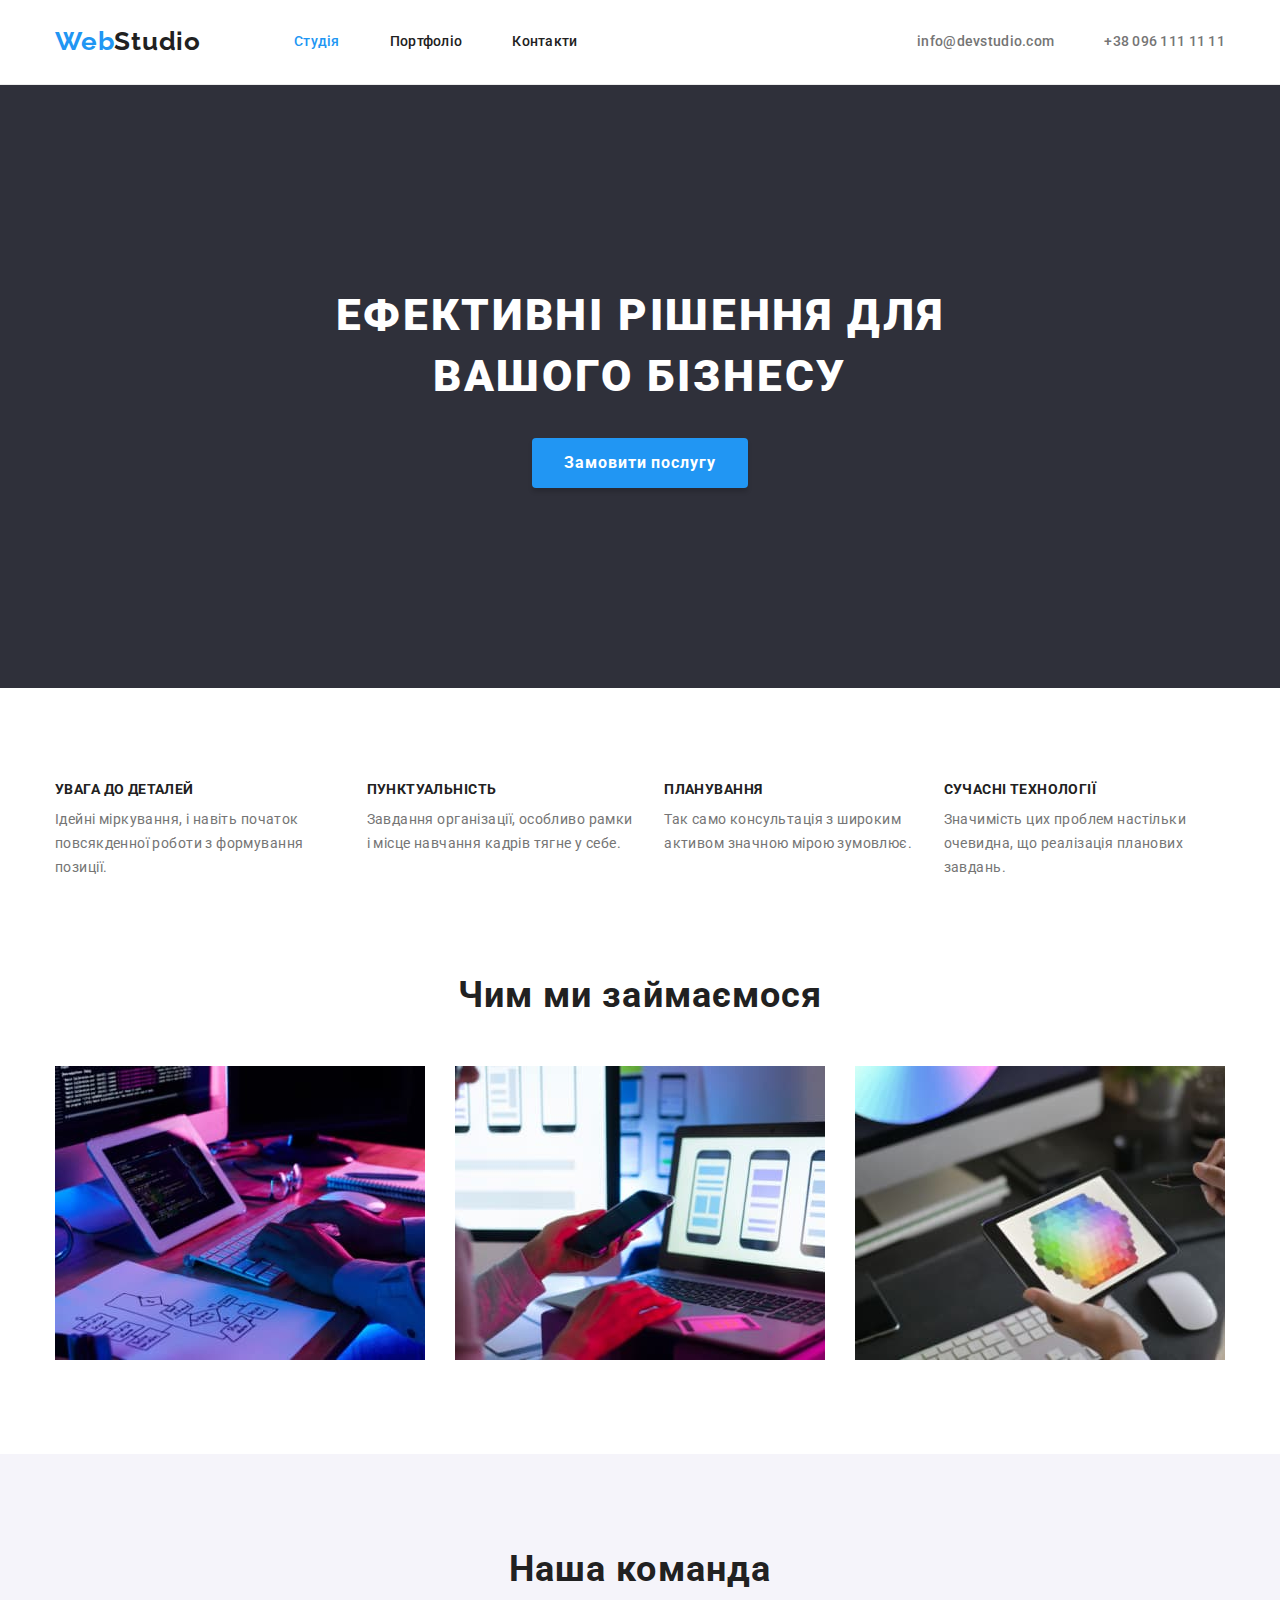
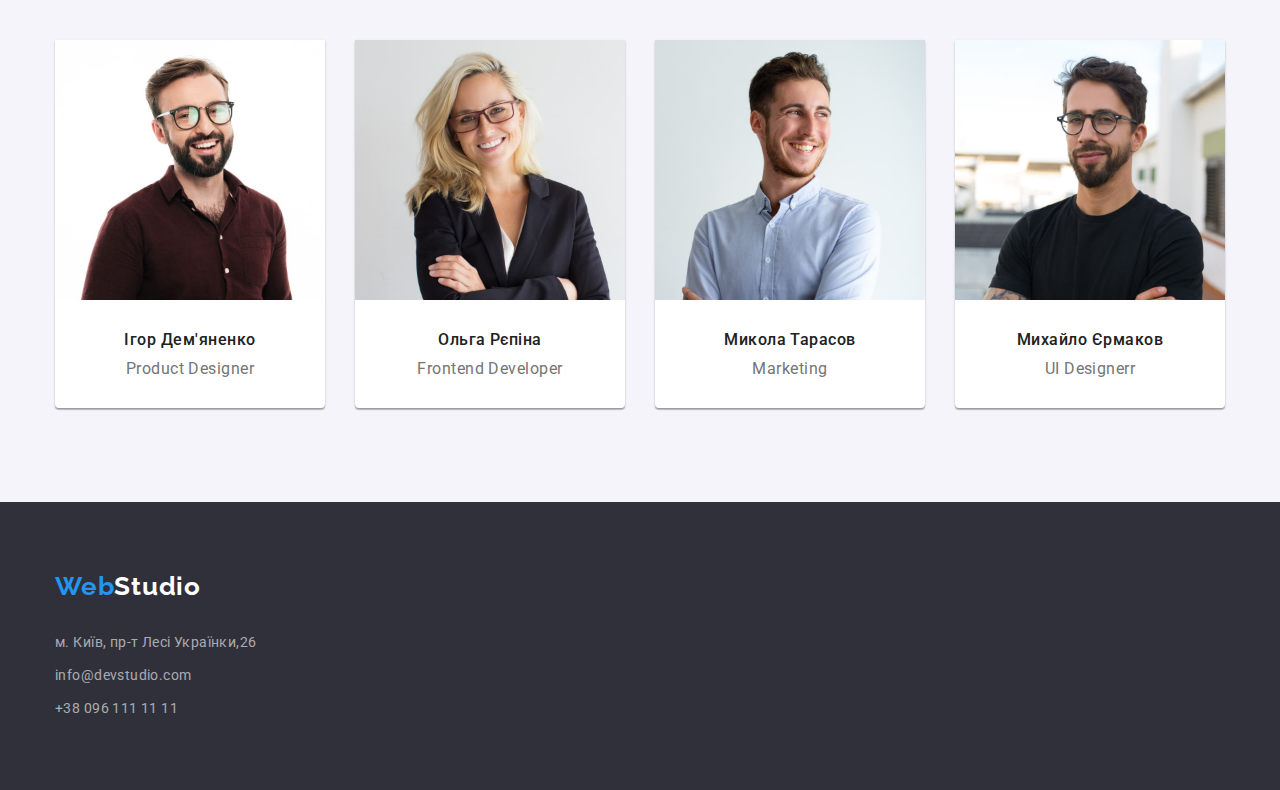
==== index.html @ 55c02976 "Initial commit" ====
<!DOCTYPE html>
<html lang="uk">
  <head>
    <meta charset="UTF-8" />
    <meta http-equiv="X-UA-Compatible" content="IE=edge" />
    <meta name="viewport" content="width=device-width, initial-scale=1.0" />
    <title>Studio</title>

    <link rel="preconnect" href="https://fonts.googleapis.com" />
    <link rel="preconnect" href="https://fonts.gstatic.com" crossorigin />
    <link
      href="https://fonts.googleapis.com/css2?family=Raleway:wght@700&family=Roboto:wght@400;500;700;900&display=swap"
      rel="stylesheet"
    />
    <link
      rel="stylesheet"
      href="https://cdnjs.cloudflare.com/ajax/libs/modern-normalize/1.1.0/modern-normalize.min.css"
    />
    <link rel="stylesheet" href="./css/styles.css" />
  </head>
  <body>
    <header class="page-header">
      <div class="container heder-container">
        <div class="nav-conteiner">
          <nav class="logo-nav">
            <a class="logo" href="./index.html"> <span class="accent">Web</span>Studio</a>

            <ul class="list-nav list">
              <li class="item"><a class="link-nav carrent" href="./index.html">Студія</a></li>
              <li class="item"><a class="link-nav" href="./portfolio.html">Портфоліо</a></li>
              <li class="item"><a class="link-nav" href="">Контакти</a></li>
            </ul>
          </nav>
        </div>
        <div class="heder-contacts">
          <ul class="list-contacts list">
            <li class="item">
              <a class="contacts-link" href="mailto:info@devstudio.com">info@devstudio.com</a>
            </li>
            <li class="item">
              <a class="contacts-link" href="tel:+380961111111">+38 096 111 11 11</a>
            </li>
          </ul>
        </div>
      </div>
    </header>

    <main>
      <!--secttion hero-->

      <section class="section-hero">
        <h1 class="hero-title">Ефективні рішення для вашого бізнесу</h1>
        <button class="button" type="button">Замовити послугу</button>
      </section>

      <!--features-->

      <section class="section">
        <div class="container">
          <h2 class="section-title visually-hidden">Особливості</h2>
          <ul class="features-list list">
            <li class="item-features">
              <h3 class="title">УВАГА ДО ДЕТАЛЕЙ</h3>
              <p>Ідейні міркування, і навіть початок повсякденної роботи з формування позиції.</p>
            </li>
            <li class="item-features">
              <h3 class="title">ПУНКТУАЛЬНІСТЬ</h3>
              <p>Завдання організації, особливо рамки і місце навчання кадрів тягне у себе.</p>
            </li>
            <li class="item-features">
              <h3 class="title">ПЛАНУВАННЯ</h3>
              <p>Так само консультація з широким активом значною мірою зумовлює.</p>
            </li>
            <li class="item-features">
              <h3 class="title">СУЧАСНІ ТЕХНОЛОГІЇ</h3>
              <p>Значимість цих проблем настільки очевидна, що реалізація планових завдань.</p>
            </li>
          </ul>
        </div>
      </section>

      <!--specifics-->

      <section class="section-specifics">
        <div class="container">
          <h2 class="section-title specifics">Чим ми займаємося</h2>
          <ul class="specifics-list list">
            <li class="item-specifics">
              <img class="specifics-img" src="./img/box1.jpg" alt="компютер" width="370" />
            </li>
            <li class="item-specifics">
              <img class="specifics-img" src="./img/box2.jpg" alt="телефон" width="370" />
            </li>
            <li class="item-specifics">
              <img class="specifics-img" src="./img/box3.jpg" alt="планшет" width="370" />
            </li>
          </ul>
        </div>
      </section>

      <!--team-->

      <section class="section-team section">
        <div class="container team-conteiner">
          <h2 class="section-title team">Наша команда</h2>
          <ul class="team-list list">
            <li class="item-team">
              <img class="team-img" src="./img/img.jpg" alt="фото Ігор Дем'яненко" width="370" />
              <div class="conteiner-title">
                <h3 class="team-title">Ігор Дем'яненко</h3>
                <p class="team-text">Product Designer</p>
              </div>
            </li>
            <li class="item-team">
              <img class="team-img" src="./img/img1.jpg" alt="фото Ольга Рєпіна" width="370" />
              <div class="conteiner-title">
                <h3 class="team-title">Ольга Рєпіна</h3>
                <p class="team-text">Frontend Developer</p>
              </div>
            </li>
            <li class="item-team">
              <img class="team-img" src="./img/img2.jpg" alt="фото Микола Тарасов" width="370" />
              <div class="conteiner-title">
                <h3 class="team-title">Микола Тарасов</h3>
                <p class="team-text">Marketing</p>
              </div>
            </li>
            <li class="item-team">
              <img class="team-img" src="./img/img3.jpg" alt="фото Михайло Єрмаков" width="370" />
              <div class="conteiner-title">
                <h3 class="team-title">Михайло Єрмаков</h3>
                <p class="team-text">UI Designerr</p>
              </div>
            </li>
          </ul>
        </div>
      </section>
    </main>

    <footer class="footer">
      <div class="container">
        <a class="footer-logo" href="./index.html"> <span class="accent">Web</span>Studio</a>
        <address class="footer-address">
          <ul class="address-list list">
            <li class="item-address">
              <a
                class="address-link"
                href="https://goo.gl/maps/cdmkgBvX4xGakDDQ7"
                target="_blank"
                rel="noopener noreferrer nofollow"
                >м. Київ, пр-т Лесі Українки,26
              </a>
            </li>
            <li class="item-address">
              <a class="address-link" href="mailto:info@devstudio.com">info@devstudio.com</a>
            </li>
            <li class="item-address">
              <a class="address-link" href="tel:+380961111111">+38 096 111 11 11</a>
            </li>
          </ul>
        </address>
      </div>
    </footer>
  </body>
</html>
---- css/styles.css ----
/* html {
  box-sizing: border-box;
}

*,
*::before,
*::after {
  box-sizing: inherit;
} */

:root {
  --primary-text-color: #757575;
  --secondary-tex-color: #212121;
  --link-color: #2196f3;
  --logo-color: #000000;
  --fons-color: #f5f5f5;
  --hero-color: #ffffff;
  --footer-color: #2f303a;
  --card-text-color: #757575;
  --color-active: #188ce8;
  --color-fon-team: #f5f4fa;
  --color-border: #eeeeee;
  --heder-border: #ececec;
  --color-box-shadow: rgba(0, 0, 0, 0.15);
  --color-text-shadow: rgba(0, 0, 0, 0.25);
  --color-footer-link: rgba(255, 255, 255, 0.6);
}

/* * {
  outline: 1px solid tomato;
} */

h1,
h2,
h3,
h4,
h5,
h6,
ul,
p {
  margin: 0;
  padding: 0;
}

body {
  font-family: Roboto, sans-serif;
  font-size: 14px;
  line-height: 1.7;
  letter-spacing: 0.03em;
  background: var(--hero-color);
  color: var(--primary-text-color);
}

.list {
  list-style: none;
}
.container {
  width: 1200px;
  padding-left: 15px;
  padding-right: 15px;
  margin-left: auto;
  margin-right: auto;
}

/* heder */
.page-header {
  border-bottom: 1px solid var(--heder-border);
}

/* logo */

.logo {
  font-family: Raleway, sans-serif;
  font-weight: 700;
  font-size: 26px;
  line-height: 1.9;
  letter-spacing: 0.03em;
  text-decoration: none;
  color: var(--secondary-tex-color);
}

.accent {
  font-family: Raleway, sans-serif;
  color: var(--link-color);
}

/* site nav */
.list-nav {
  display: flex;
  margin-left: 93px;
}
.item {
  margin-right: 50px;
}
.item:last-child {
  margin-right: 0;
}

.list-contacts {
  display: flex;
}
.logo-nav {
  display: flex;
  align-items: center;
}
.heder-container {
  display: flex;
  align-items: center;
}
.heder-contacts {
  margin-left: auto;
}
.link-nav {
  display: block;
  padding-top: 32px;
  padding-bottom: 32px;

  font-weight: 500;
  font-size: 14px;
  line-height: 1.4;
  letter-spacing: 0.02em;
  text-decoration: none;
  color: var(--secondary-tex-color);
}

.carrent {
  color: var(--link-color);
}

.link-nav:hover,
.link-nav:focus {
  color: var(--link-color);
}

.contacts-link {
  display: block;
  padding-top: 32px;
  padding-bottom: 32px;

  font-weight: 500;
  font-size: 14px;
  line-height: 1.4;
  letter-spacing: 0.02em;
  text-decoration: none;
  color: var(--primary-text-color);
}

.contacts-link:hover,
.contacts-link:focus {
  color: var(--link-color);
}

/* hero */

.section-hero {
  padding-top: 200px;
  padding-bottom: 200px;
  text-align: center;

  background-color: var(--footer-color);
}

.hero-title {
  width: 696px;
  margin-left: auto;
  margin-right: auto;
  margin-bottom: 30px;

  font-weight: 900;
  font-size: 44px;
  line-height: 1.4;
  text-align: center;
  letter-spacing: 0.06em;
  text-transform: uppercase;
  color: var(--hero-color);
}

/* button */

.button {
  padding: 10px 32px;
  border: none;
  box-shadow: 0px 4px 4px var(--color-box-shadow);
  border-radius: 4px;

  font-family: inherit;
  font-weight: 700;
  font-size: 16px;
  line-height: 1.9;
  text-align: center;
  cursor: pointer;
  letter-spacing: 0.06em;
  background-color: var(--link-color);
  color: var(--hero-color);
}

.button:active,
.button:hover,
.button:focus {
  box-shadow: 0px 4px 4px var(--color-box-shadow);
  border-radius: 4px;
  background-color: var(--color-active);
  color: var(--hero-color);
  text-shadow: 0px 4px 4px var(--color-text-shadow);
}

/* section */
.section {
  padding-top: 94px;
  padding-bottom: 94px;
}

.section-title {
  font-weight: 700;
  font-size: 36px;
  line-height: 1.17;
  text-align: center;
  letter-spacing: 0.03em;
  color: var(--secondary-tex-color);
}

.features-list {
  display: flex;
}

.item-features {
  margin-right: 30px;
}
.item-features:last-child {
  margin-right: 0;
}

.title {
  margin-bottom: 10px;
}
.features-list .title {
  font-weight: 700;
  font-size: 14px;
  line-height: 1.14;
  letter-spacing: 0.03em;
  text-transform: uppercase;
  color: var(--secondary-tex-color);
}

/* specifics */
.section-specifics {
  padding-top: 0;
  padding-bottom: 94px;
}

.specifics-list {
  display: flex;
}

.specifics-img {
  display: block;
  height: auto;
  max-width: 100%;
}

.item-specifics {
  margin-right: 30px;
}
.item-specifics:last-child {
  margin-right: 0;
}

.specifics {
  margin-bottom: 50px;
}

/* team */
.team {
  margin-bottom: 50px;
}

.team-list {
  display: flex;
}

.team-img {
  display: block;
  height: auto;
  max-width: 100%;
  border-radius: 0px;
}
.conteiner-title {
  padding: 30px 61px;
  text-align: center;
}

.item-team {
  margin-right: 30px;
  box-shadow: 0px 1px 3px rgba(0, 0, 0, 0.12), 0px 1px 1px rgba(0, 0, 0, 0.14),
    0px 2px 1px rgba(0, 0, 0, 0.2);
  border-radius: 0px 0px 4px 4px;
  background: var(--hero-color);
}
.item-team:last-child {
  margin-right: 0;
}

.section-team {
  background-color: var(--color-fon-team);
}

.team-title {
  margin-bottom: 10px;

  font-weight: 500;
  font-size: 16px;
  line-height: 1.19;
  letter-spacing: 0.03em;
  color: var(--secondary-tex-color);
}

.team-text {
  font-weight: 400;
  font-size: 16px;
  line-height: 1.19;
  letter-spacing: 0.03em;
  color: var(--card-text-color);
}

/* footer */

.footer {
  padding-top: 60px;
  padding-bottom: 60px;

  background-color: var(--footer-color);
}
.footer-address {
  font-style: normal;
}

.footer-logo {
  display: block;
  margin-bottom: 20px;

  font-family: Raleway, sans-serif;
  font-style: normal;
  font-weight: 700;
  font-size: 26px;
  line-height: 1.9;
  letter-spacing: 0.03em;
  text-decoration: none;
  color: var(--hero-color);
}
.accent-logo {
  color: var(--hero-color);
}
.address-list {
  display: block;
}

.item-address {
  margin-bottom: 9px;
}

.address-link {
  font-weight: 400;
  font-size: 14px;
  line-height: 1.7;
  letter-spacing: 0.03em;
  text-decoration: none;
  color: var(--color-footer-link);
}
.address-link:hover,
.address-link:focus {
  color: var(--hero-color);
}

/* portfolio */

/* section work */

.section-button {
  display: flex;
  justify-content: center;
}
.item-button {
  margin-right: 8px;
}
.item-button:last-child {
  margin-right: 0;
}

.section-button {
  margin-bottom: 50px;
}
.section-work {
  display: flex;
  flex-wrap: wrap;
}

.item-work {
  width: 370px;
  margin-right: 30px;
  margin-bottom: 30px;
}

.item-work:nth-last-child(-n + 3) {
  margin-bottom: 0;
}
.item-work:nth-child(3n) {
  margin-right: 0;
}
.work-title {
  margin-bottom: 4px;

  font-weight: 700;
  font-size: 18px;
  line-height: 2;
  letter-spacing: 0.06em;
  color: var(--secondary-tex-color);
}

.work-text {
  font-size: 16px;
  line-height: 1.9;
  letter-spacing: 0.03em;
  color: var(--card-text-color);
}

.button-link {
  padding: 6px 22px;
  cursor: pointer;
  border: none;
  border-radius: 4px;

  font-family: inherit;
  font-weight: 500;
  font-size: 16px;
  line-height: 1.6;
  letter-spacing: 0.03em;
  color: var(--secondary-tex-color);
}
.button-link:active,
.button-link:hover,
.button-link:focus {
  box-shadow: 0px 3px 1px rgba(0, 0, 0, 0.1), 0px 1px 2px rgba(0, 0, 0, 0.08),
    0px 2px 2px rgba(0, 0, 0, 0.12);
  background-color: var(--link-color);
  color: var(--hero-color);
}
.visually-hidden {
  position: absolute;
  width: 1px;
  height: 1px;
  margin: -1px;
  border: 0;
  padding: 0;

  white-space: nowrap;
  clip-path: inset(100%);
  clip: rect(0 0 0 0);
  overflow: hidden;
}

.work-img {
  display: block;
}
.title-text {
  border-right: 1px solid var(--color-border);
  border-bottom: 1px solid var(--color-border);
  border-left: 1px solid var(--color-border);
  padding: 20px 24px;
}
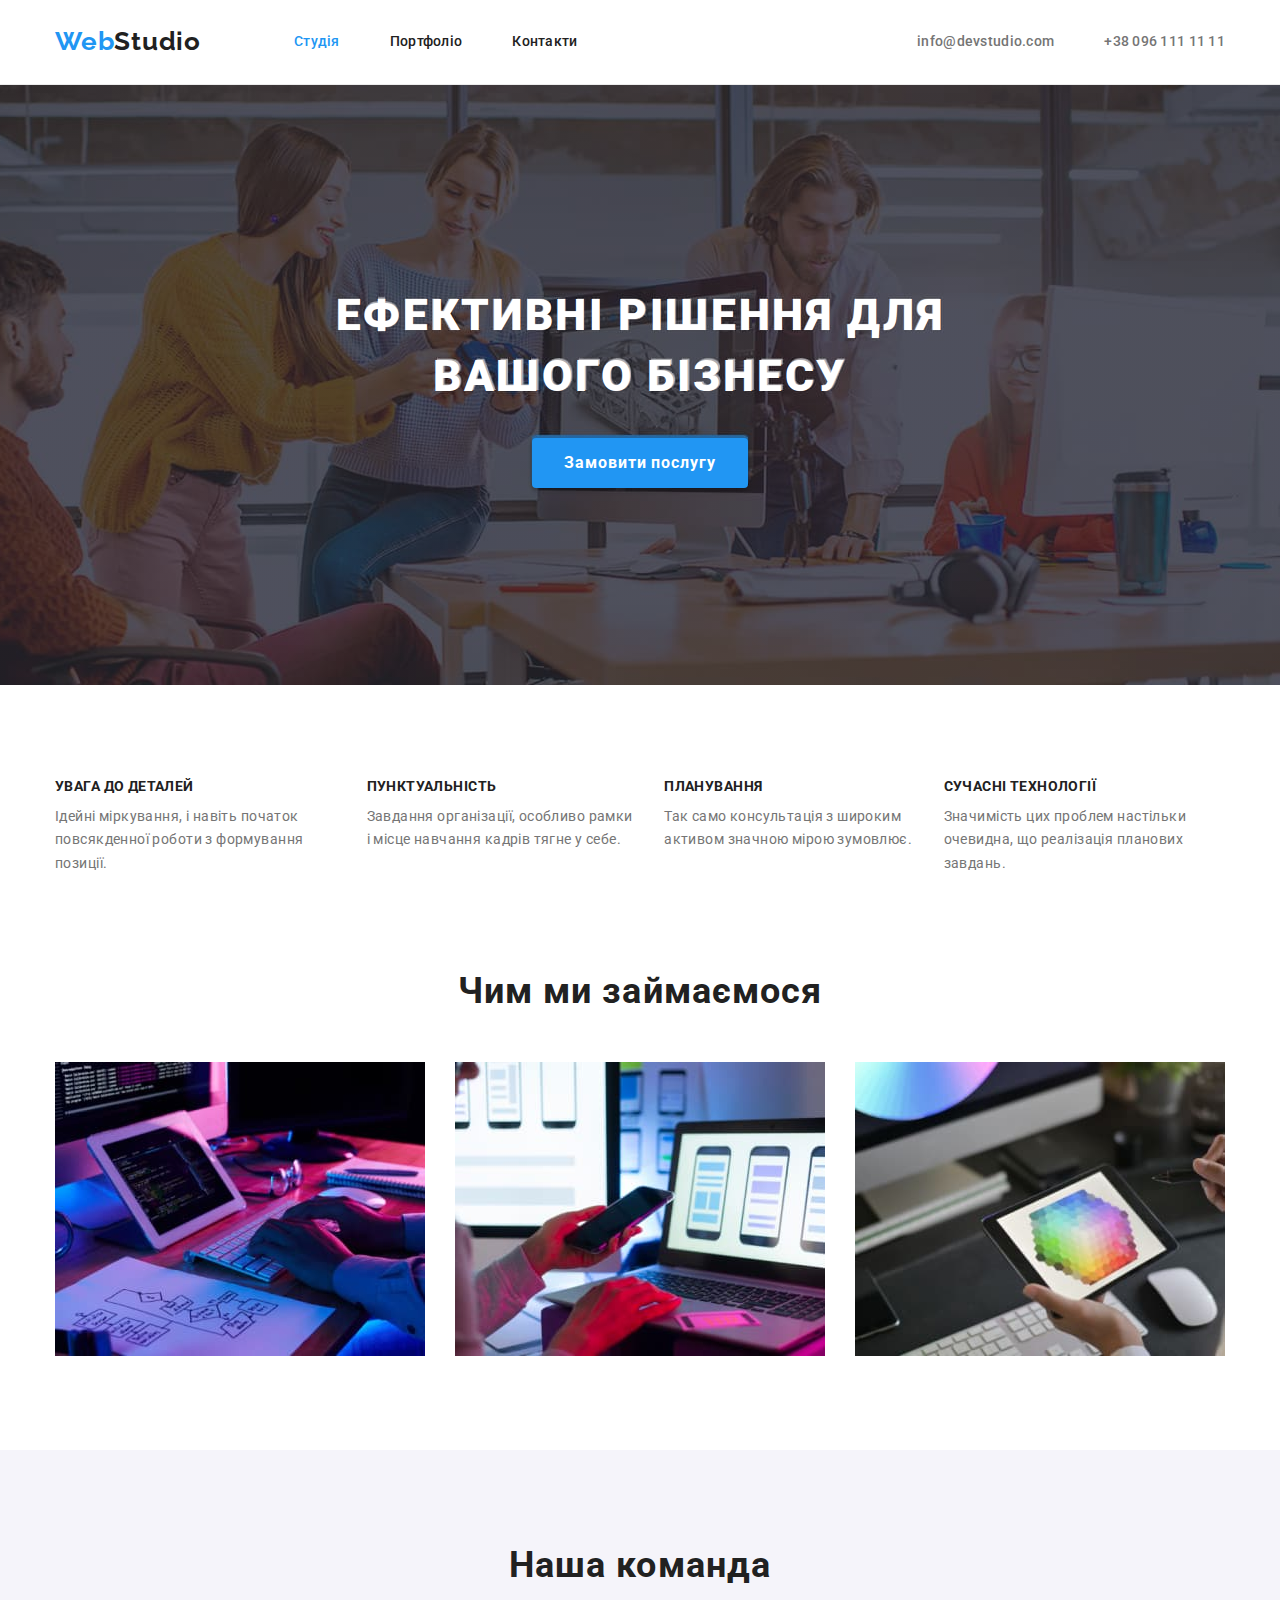
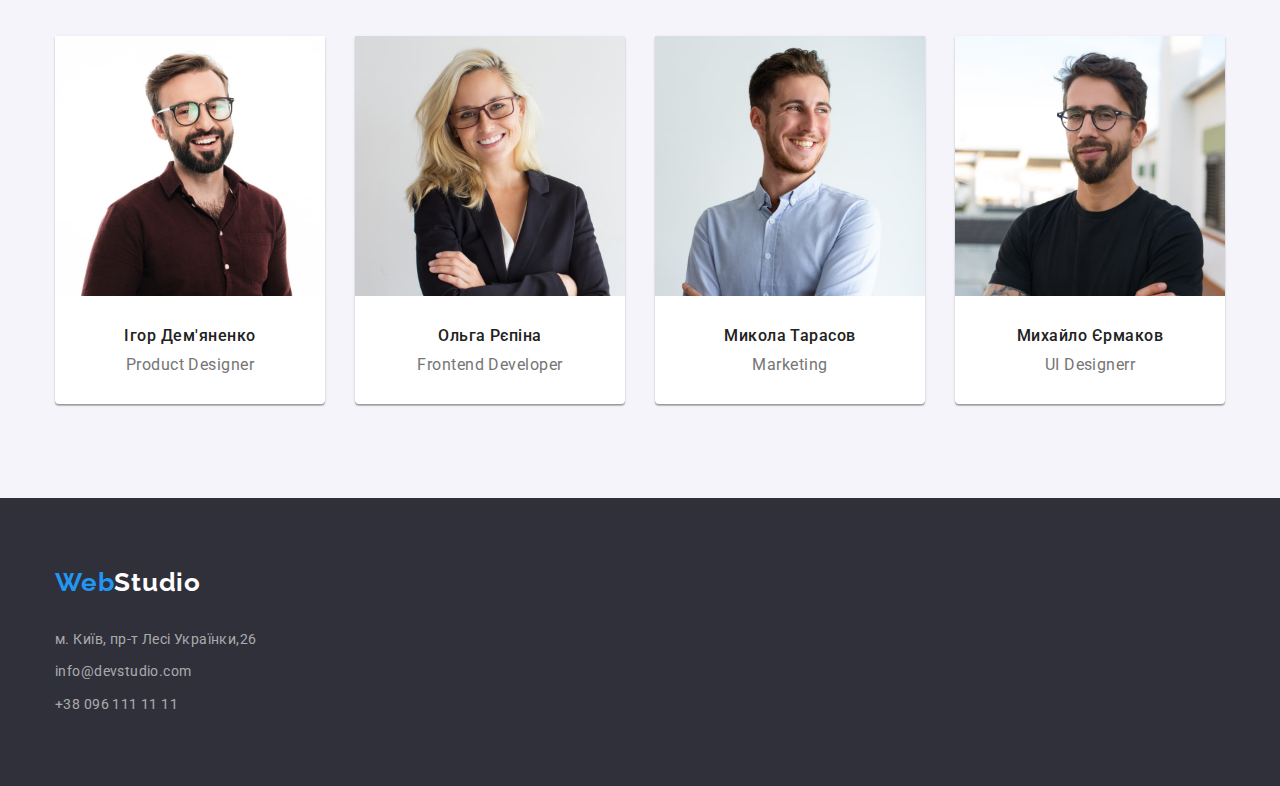
==== commit 4594d55a: "section hero" ====
--- a/index.html
+++ b/index.html
@@ -47,11 +47,12 @@
 
     <main>
       <!--secttion hero-->
-
-      <section class="section-hero">
-        <h1 class="hero-title">Ефективні рішення для вашого бізнесу</h1>
-        <button class="button" type="button">Замовити послугу</button>
-      </section>
+      <div class="overlay">
+        <section class="section-hero">
+          <h1 class="hero-title">Ефективні рішення для вашого бізнесу</h1>
+          <button class="button" type="button">Замовити послугу</button>
+        </section>
+      </div>
 
       <!--features-->
 
--- a/css/styles.css
+++ b/css/styles.css
@@ -151,6 +151,13 @@
 }
 
 /* hero */
+/* .overlay {
+  max-width: 1600px;
+  height: 600px;
+  margin-left: auto;
+  margin-right: auto;
+  background-image: url(../img/hero.jpg);
+} */
 
 .section-hero {
   padding-top: 200px;
@@ -158,6 +165,16 @@
   text-align: center;
 
   background-color: var(--footer-color);
+
+  max-width: 1600px;
+  height: 600px;
+  margin-left: auto;
+  margin-right: auto;
+  background-image: linear-gradient(to right, rgba(47, 48, 58, 0.4), rgba(47, 48, 58, 0.4)),
+    url(../img/hero.jpg);
+  background-repeat: no-repeat;
+  background-size: cover;
+  background-position: center;
 }
 
 .hero-title {
@@ -183,6 +200,8 @@
   box-shadow: 0px 4px 4px var(--color-box-shadow);
   border-radius: 4px;
 
+  /* text-shadow: 0px 4px 4px var(--color-text-shadow); */
+
   font-family: inherit;
   font-weight: 700;
   font-size: 16px;
@@ -201,7 +220,7 @@
   border-radius: 4px;
   background-color: var(--color-active);
   color: var(--hero-color);
-  text-shadow: 0px 4px 4px var(--color-text-shadow);
+  /* text-shadow: 0px 4px 4px var(--color-text-shadow); */
 }
 
 /* section */
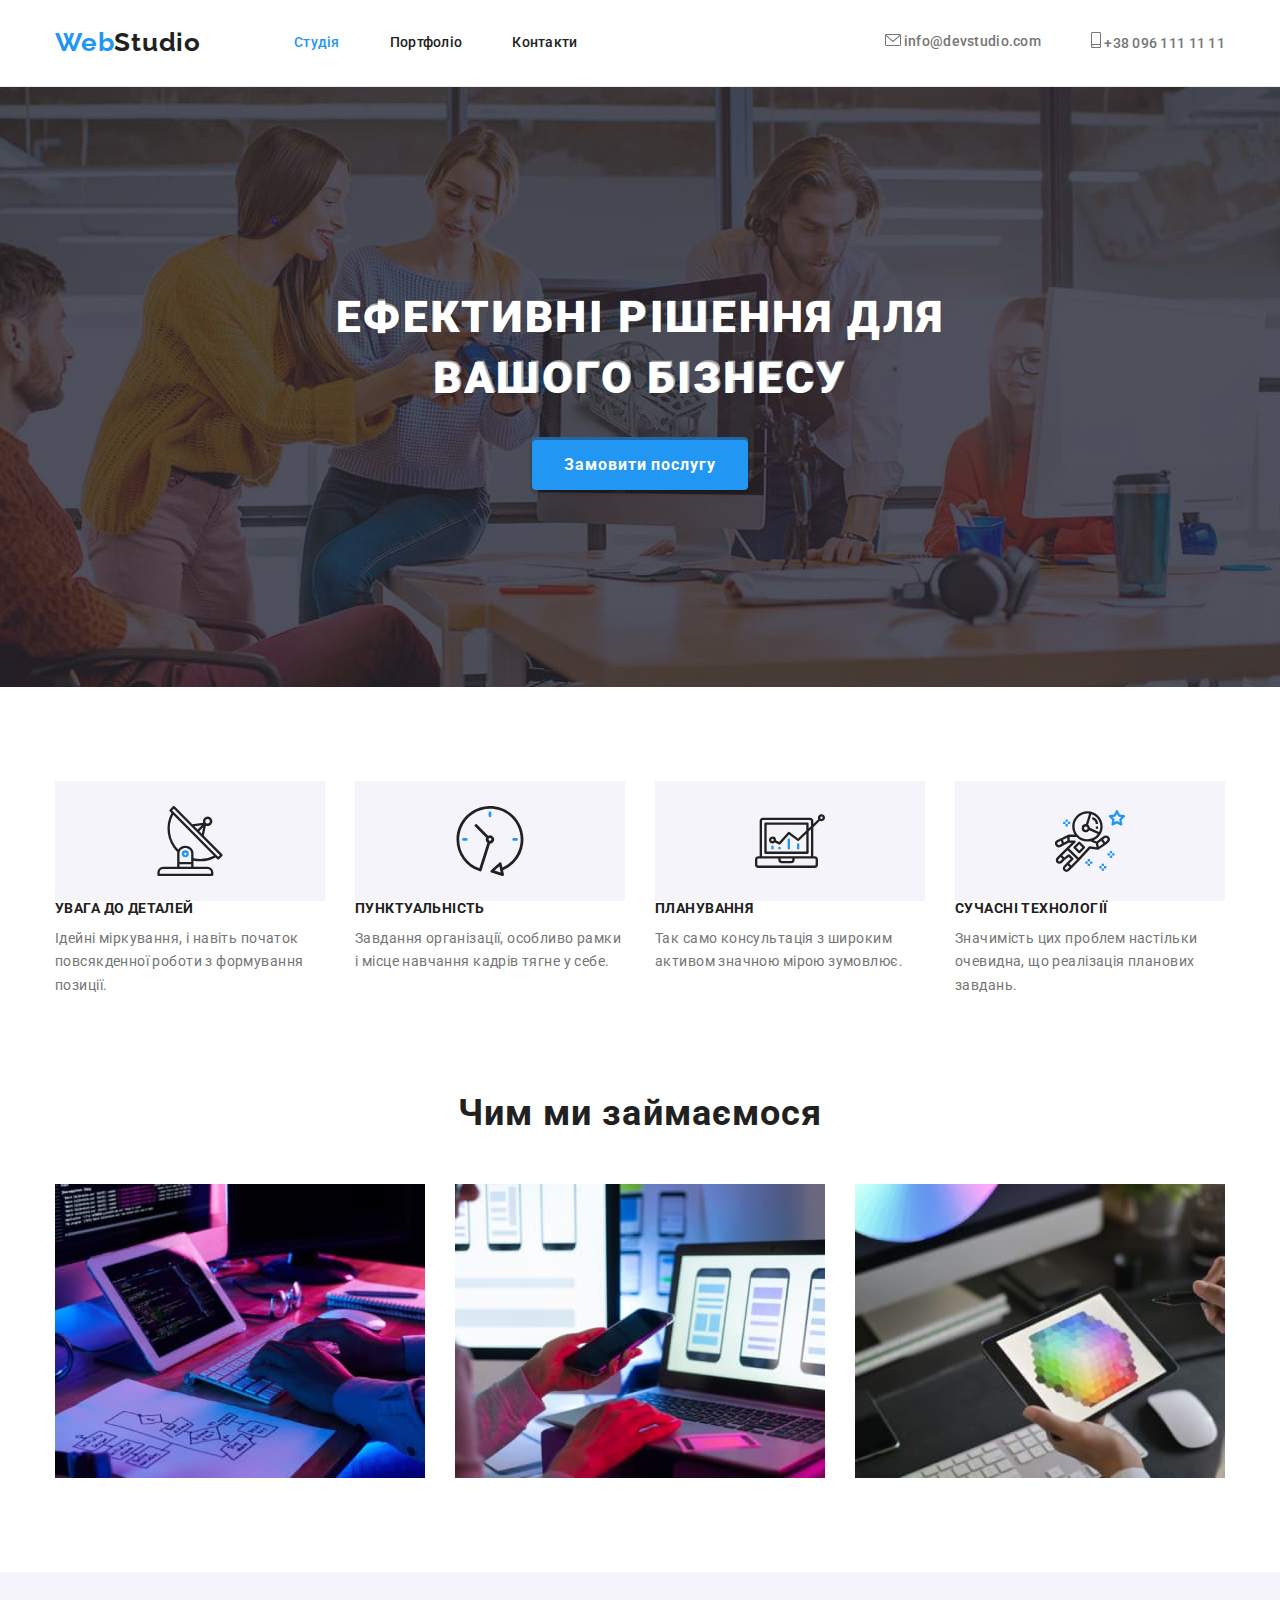
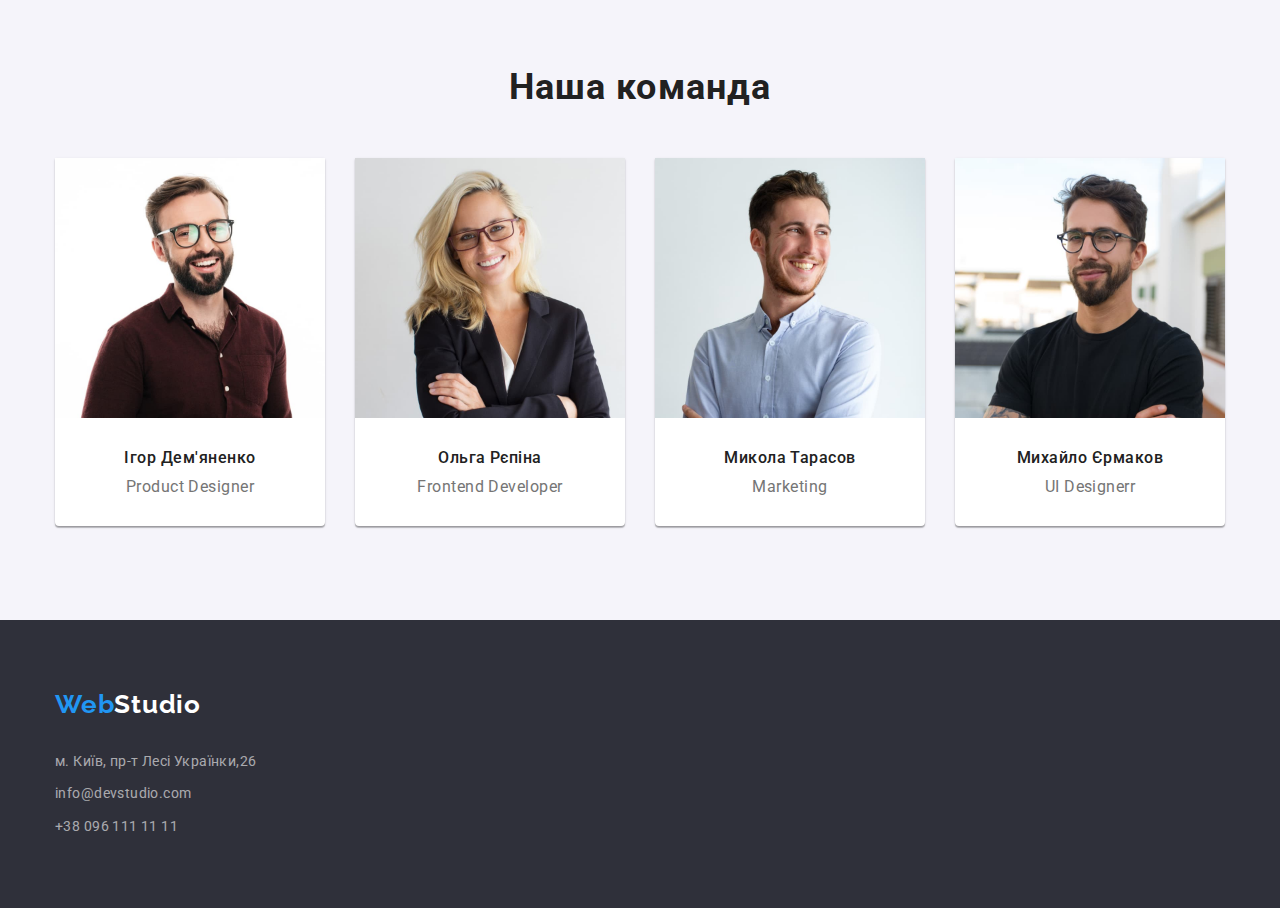
==== commit 68b3310f: "addition svg" ====
--- a/index.html
+++ b/index.html
@@ -35,10 +35,42 @@
         <div class="heder-contacts">
           <ul class="list-contacts list">
             <li class="item">
-              <a class="contacts-link" href="mailto:info@devstudio.com">info@devstudio.com</a>
+              <a class="icon contacts-link" href="mailto:info@devstudio.com">
+                <svg
+                  class="icon-envelope"
+                  width="16"
+                  height="12"
+                  fill="none"
+                  xmlns="http://www.w3.org/2000/svg"
+                >
+                  <path
+                    d="M14.5 0h-13C.673 0 0 .673 0 1.5v9c0 .827.673 1.5 1.5 1.5h13c.827 0 1.5-.673 1.5-1.5v-9c0-.827-.673-1.5-1.5-1.5Zm0 1c.068 0 .133.014.192.039L8 6.839l-6.692-5.8A.498.498 0 0 1 1.5 1h13Zm0 10h-13a.5.5 0 0 1-.5-.5V2.095l6.672 5.783a.5.5 0 0 0 .656 0L15 2.095V10.5a.5.5 0 0 1-.5.5Z"
+                    fill="#757575"
+                  />
+                </svg>
+                info@devstudio.com</a
+              >
             </li>
             <li class="item">
-              <a class="contacts-link" href="tel:+380961111111">+38 096 111 11 11</a>
+              <a class="contacts-link" href="tel:+380961111111">
+                <svg
+                  class="icon-smartphone"
+                  width="10"
+                  height="16"
+                  fill="none"
+                  xmlns="http://www.w3.org/2000/svg"
+                >
+                  <path
+                    d="M8.5 0h-7C.673 0 0 .673 0 1.5v13c0 .827.673 1.5 1.5 1.5h7c.827 0 1.5-.673 1.5-1.5v-13C10 .673 9.327 0 8.5 0Zm-7 1h7a.5.5 0 0 1 .5.5V12H1V1.5a.5.5 0 0 1 .5-.5Zm7 14h-7a.5.5 0 0 1-.5-.5V13h8v1.5a.5.5 0 0 1-.5.5Z"
+                    fill="#757575"
+                  />
+                  <path
+                    d="M2.354 13.739a.445.445 0 0 1 0 .66.525.525 0 0 1-.708 0 .445.445 0 0 1 0-.66.525.525 0 0 1 .708 0Z"
+                    fill="#757575"
+                  />
+                </svg>
+                +38 096 111 11 11</a
+              >
             </li>
           </ul>
         </div>
@@ -60,19 +92,19 @@
         <div class="container">
           <h2 class="section-title visually-hidden">Особливості</h2>
           <ul class="features-list list">
-            <li class="item-features">
+            <li class="item-features icon-antenna">
               <h3 class="title">УВАГА ДО ДЕТАЛЕЙ</h3>
               <p>Ідейні міркування, і навіть початок повсякденної роботи з формування позиції.</p>
             </li>
-            <li class="item-features">
+            <li class="item-features icon-clock">
               <h3 class="title">ПУНКТУАЛЬНІСТЬ</h3>
               <p>Завдання організації, особливо рамки і місце навчання кадрів тягне у себе.</p>
             </li>
-            <li class="item-features">
+            <li class="item-features icon-diagrama">
               <h3 class="title">ПЛАНУВАННЯ</h3>
               <p>Так само консультація з широким активом значною мірою зумовлює.</p>
             </li>
-            <li class="item-features">
+            <li class="item-features icon-astronaut">
               <h3 class="title">СУЧАСНІ ТЕХНОЛОГІЇ</h3>
               <p>Значимість цих проблем настільки очевидна, що реалізація планових завдань.</p>
             </li>
--- a/css/styles.css
+++ b/css/styles.css
@@ -150,14 +150,18 @@
   color: var(--link-color);
 }
 
+/* .icon {
+  margin-right: 10px;
+  fill: var(--card-text-color);
+}
+.icon:hover,
+.icon:focus {
+  fill: var(--link-color);
+}
+.icon-envelope {
+  margin-right: 10px;
+} */
 /* hero */
-/* .overlay {
-  max-width: 1600px;
-  height: 600px;
-  margin-left: auto;
-  margin-right: auto;
-  background-image: url(../img/hero.jpg);
-} */
 
 .section-hero {
   padding-top: 200px;
@@ -243,10 +247,39 @@
 }
 
 .item-features {
+  display: block;
+  max-width: 270px;
+
   margin-right: 30px;
 }
 .item-features:last-child {
   margin-right: 0;
+}
+
+.item-features::before {
+  content: '';
+  display: block;
+  height: 120px;
+
+  background-repeat: no-repeat;
+  background-position: center;
+  background-color: var(--color-fon-team);
+}
+
+.icon-antenna::before {
+  background-image: url(../img/specifics/antenna.svg);
+}
+
+.icon-clock::before {
+  background-image: url(../img/specifics/clock.svg);
+}
+
+.icon-diagrama::before {
+  background-image: url(../img/specifics/diagram.svg);
+}
+
+.icon-astronaut::before {
+  background-image: url(../img/specifics/astronaut.svg);
 }
 
 .title {
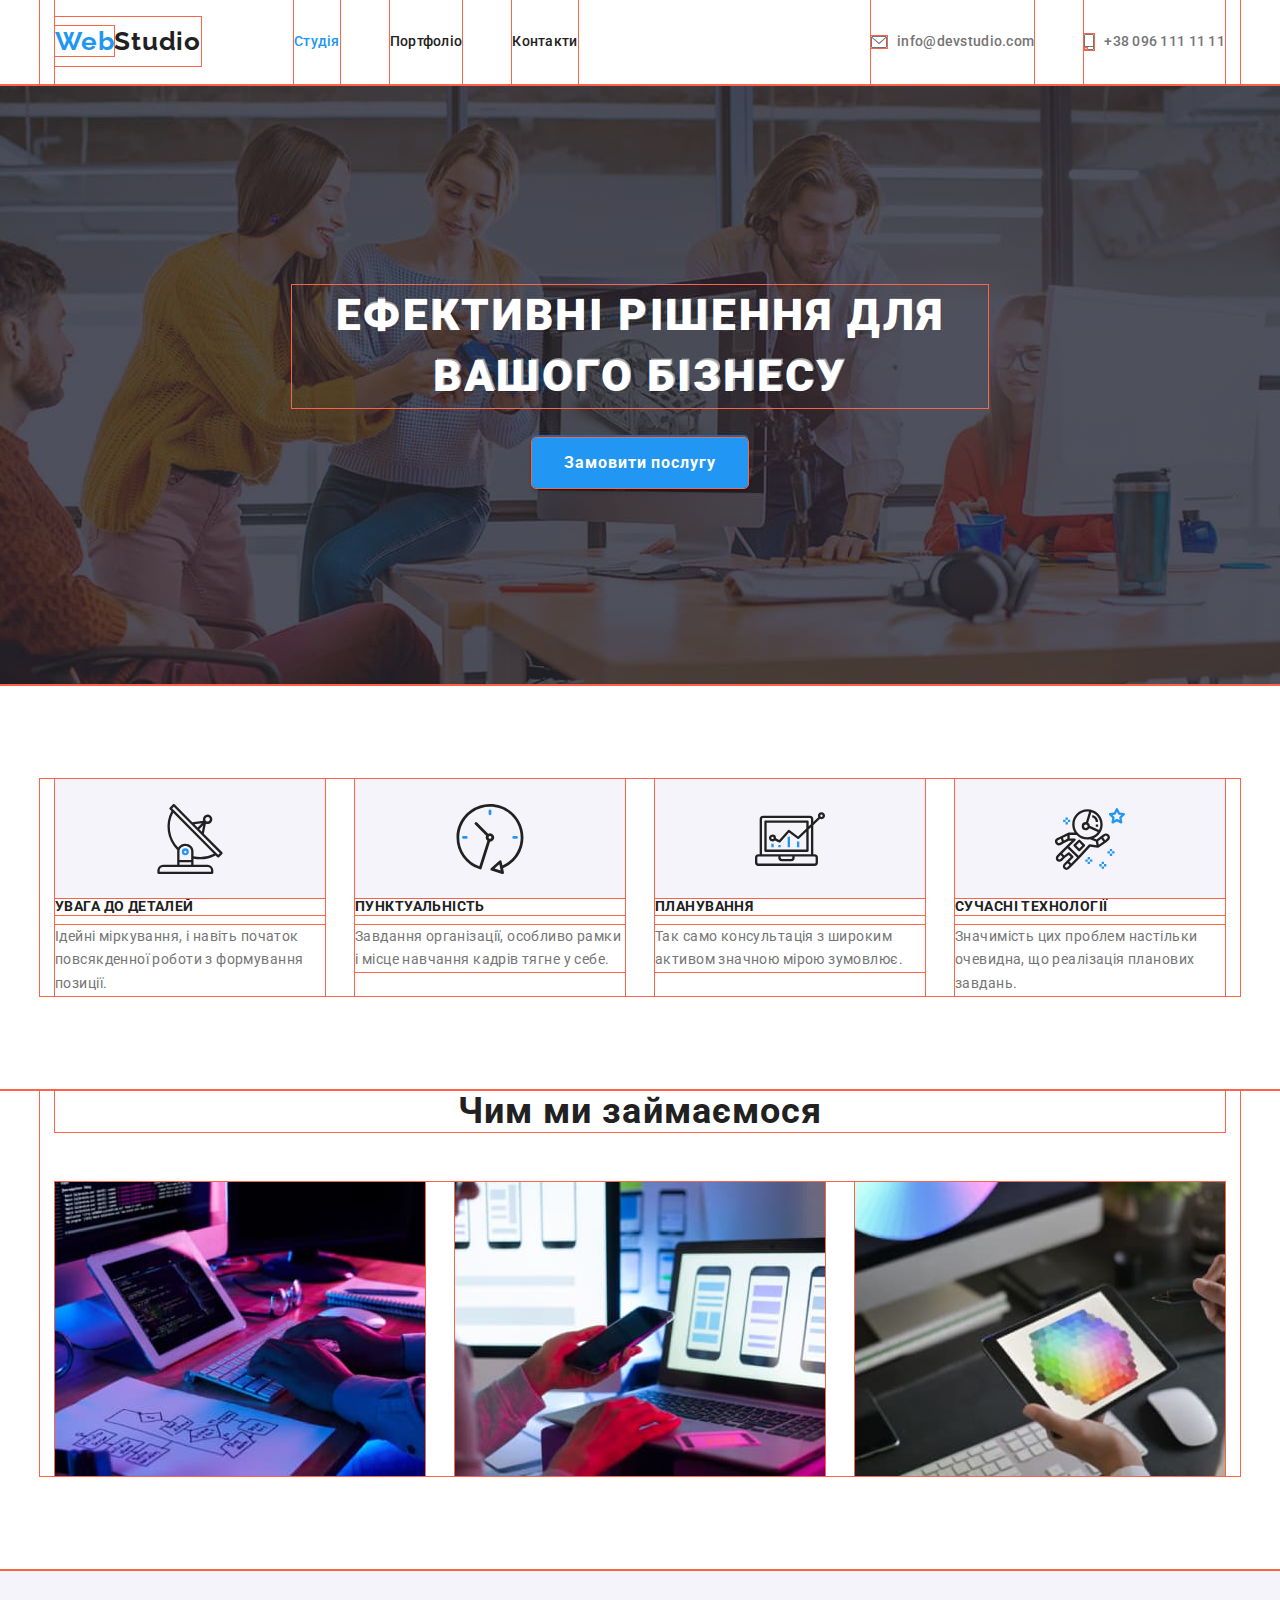
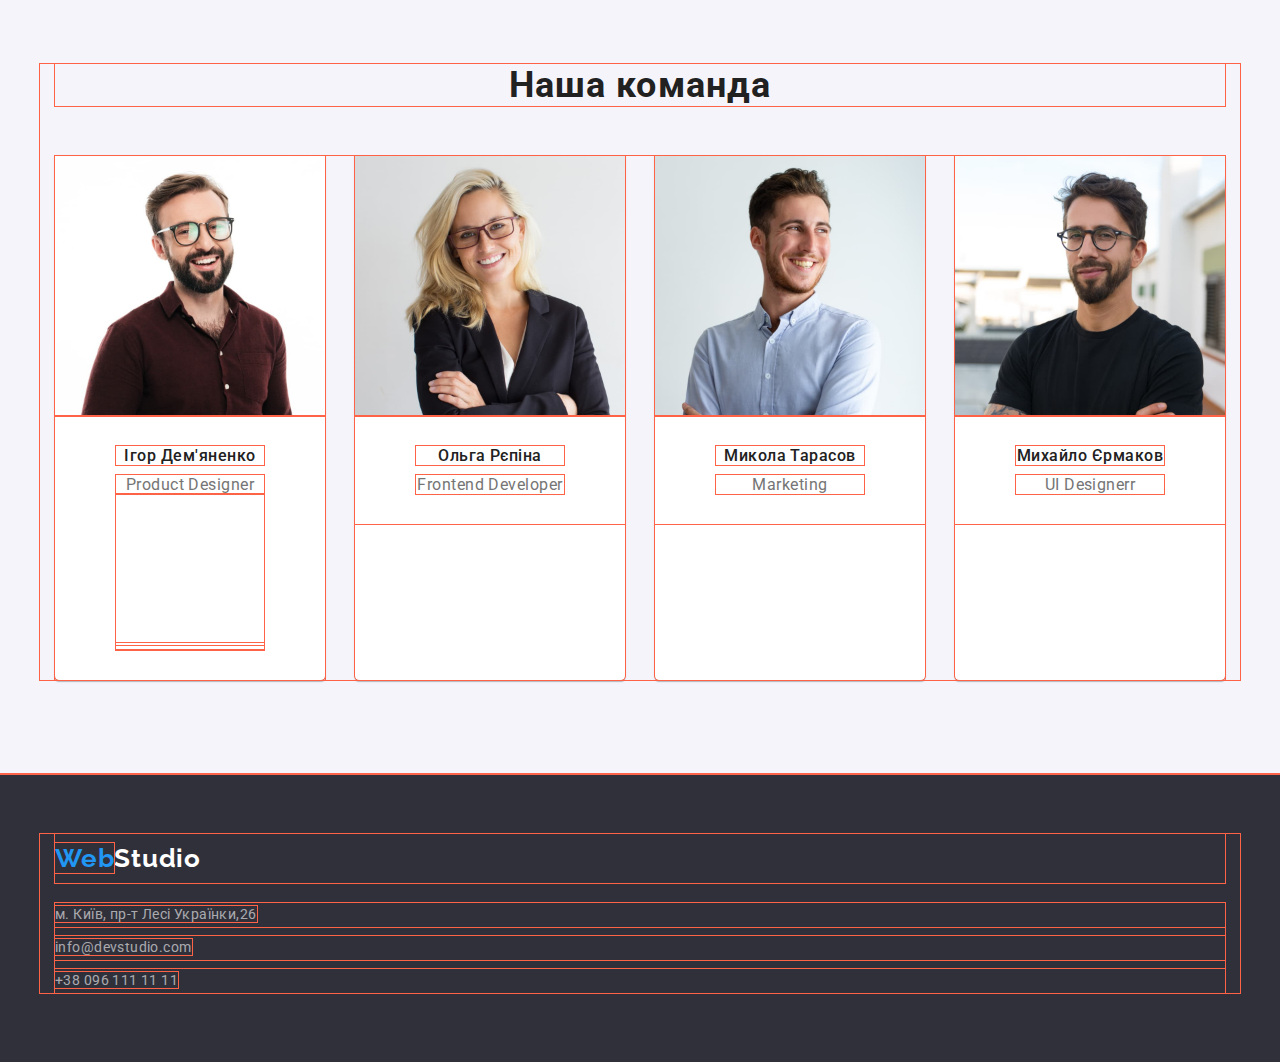
==== commit b2a99330: "icon-contacts" ====
--- a/index.html
+++ b/index.html
@@ -35,17 +35,15 @@
         <div class="heder-contacts">
           <ul class="list-contacts list">
             <li class="item">
-              <a class="icon contacts-link" href="mailto:info@devstudio.com">
+              <a class="contacts-link" href="mailto:info@devstudio.com">
                 <svg
                   class="icon-envelope"
                   width="16"
                   height="12"
-                  fill="none"
                   xmlns="http://www.w3.org/2000/svg"
                 >
                   <path
                     d="M14.5 0h-13C.673 0 0 .673 0 1.5v9c0 .827.673 1.5 1.5 1.5h13c.827 0 1.5-.673 1.5-1.5v-9c0-.827-.673-1.5-1.5-1.5Zm0 1c.068 0 .133.014.192.039L8 6.839l-6.692-5.8A.498.498 0 0 1 1.5 1h13Zm0 10h-13a.5.5 0 0 1-.5-.5V2.095l6.672 5.783a.5.5 0 0 0 .656 0L15 2.095V10.5a.5.5 0 0 1-.5.5Z"
-                    fill="#757575"
                   />
                 </svg>
                 info@devstudio.com</a
@@ -57,16 +55,13 @@
                   class="icon-smartphone"
                   width="10"
                   height="16"
-                  fill="none"
                   xmlns="http://www.w3.org/2000/svg"
                 >
                   <path
                     d="M8.5 0h-7C.673 0 0 .673 0 1.5v13c0 .827.673 1.5 1.5 1.5h7c.827 0 1.5-.673 1.5-1.5v-13C10 .673 9.327 0 8.5 0Zm-7 1h7a.5.5 0 0 1 .5.5V12H1V1.5a.5.5 0 0 1 .5-.5Zm7 14h-7a.5.5 0 0 1-.5-.5V13h8v1.5a.5.5 0 0 1-.5.5Z"
-                    fill="#757575"
                   />
                   <path
                     d="M2.354 13.739a.445.445 0 0 1 0 .66.525.525 0 0 1-.708 0 .445.445 0 0 1 0-.66.525.525 0 0 1 .708 0Z"
-                    fill="#757575"
                   />
                 </svg>
                 +38 096 111 11 11</a
@@ -142,6 +137,18 @@
               <div class="conteiner-title">
                 <h3 class="team-title">Ігор Дем'яненко</h3>
                 <p class="team-text">Product Designer</p>
+                <ul class="team-item-social list">
+                  <li class="social-item">
+                    <a href="">
+                      <svg viewBox="0 0 100 100" class="icon shape-codepen">
+                        <use xlink:href="/images/svg-defs.svg#shape-codepen"></use>
+                      </svg>
+                    </a>
+                  </li>
+                  <li class="social-item"><a href=""></a></li>
+                  <li class="social-item"><a href=""></a></li>
+                  <li class="social-item"><a href=""></a></li>
+                </ul>
               </div>
             </li>
             <li class="item-team">
--- a/css/styles.css
+++ b/css/styles.css
@@ -26,9 +26,9 @@
   --color-footer-link: rgba(255, 255, 255, 0.6);
 }
 
-/* * {
+* {
   outline: 1px solid tomato;
-} */
+}
 
 h1,
 h2,
@@ -133,9 +133,10 @@
 }
 
 .contacts-link {
-  display: block;
+  display: flex;
   padding-top: 32px;
   padding-bottom: 32px;
+  align-items: center;
 
   font-weight: 500;
   font-size: 14px;
@@ -150,6 +151,11 @@
   color: var(--link-color);
 }
 
+.contacts-link:hover svg,
+.contacts-link:focus svg {
+  fill: var(--color-active);
+}
+
 /* .icon {
   margin-right: 10px;
   fill: var(--card-text-color);
@@ -157,10 +163,14 @@
 .icon:hover,
 .icon:focus {
   fill: var(--link-color);
-}
-.icon-envelope {
+} */
+
+.icon-envelope,
+.icon-smartphone {
+  fill: var(--card-text-color);
   margin-right: 10px;
-} */
+}
+
 /* hero */
 
 .section-hero {
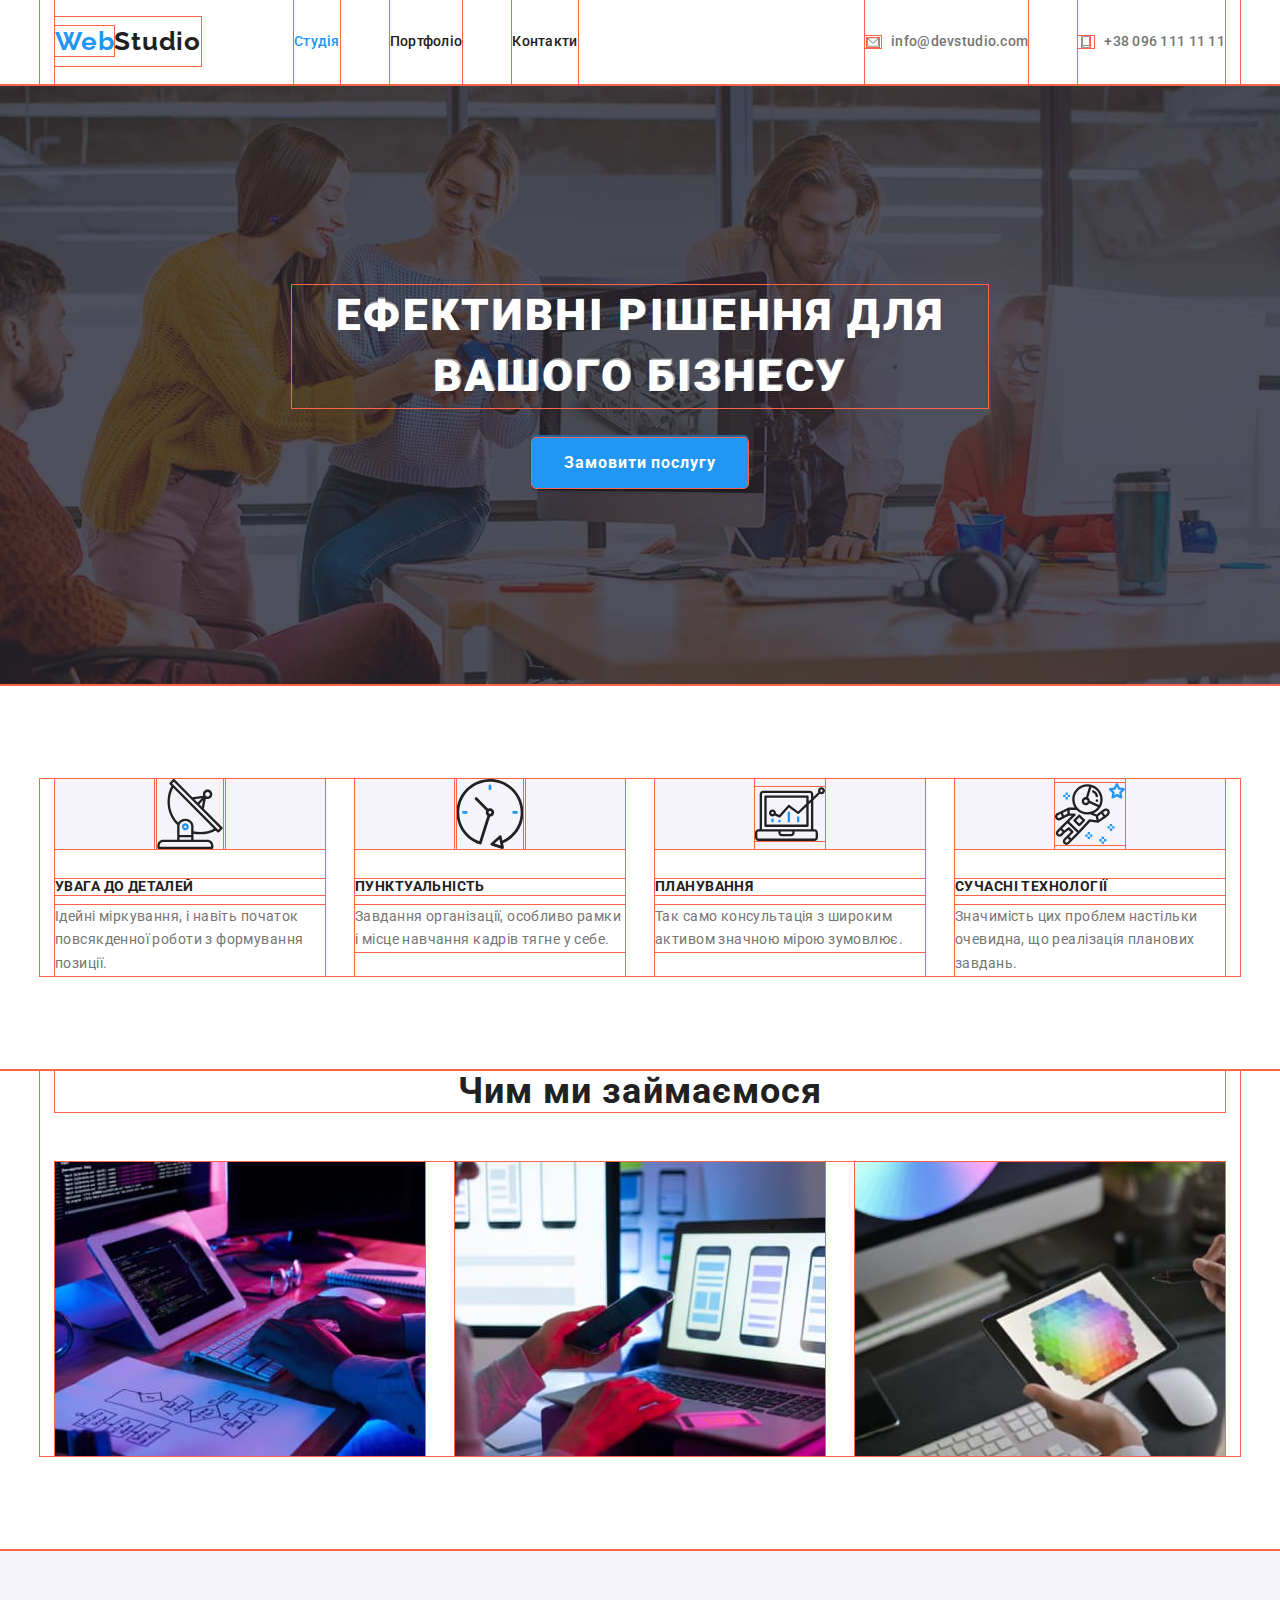
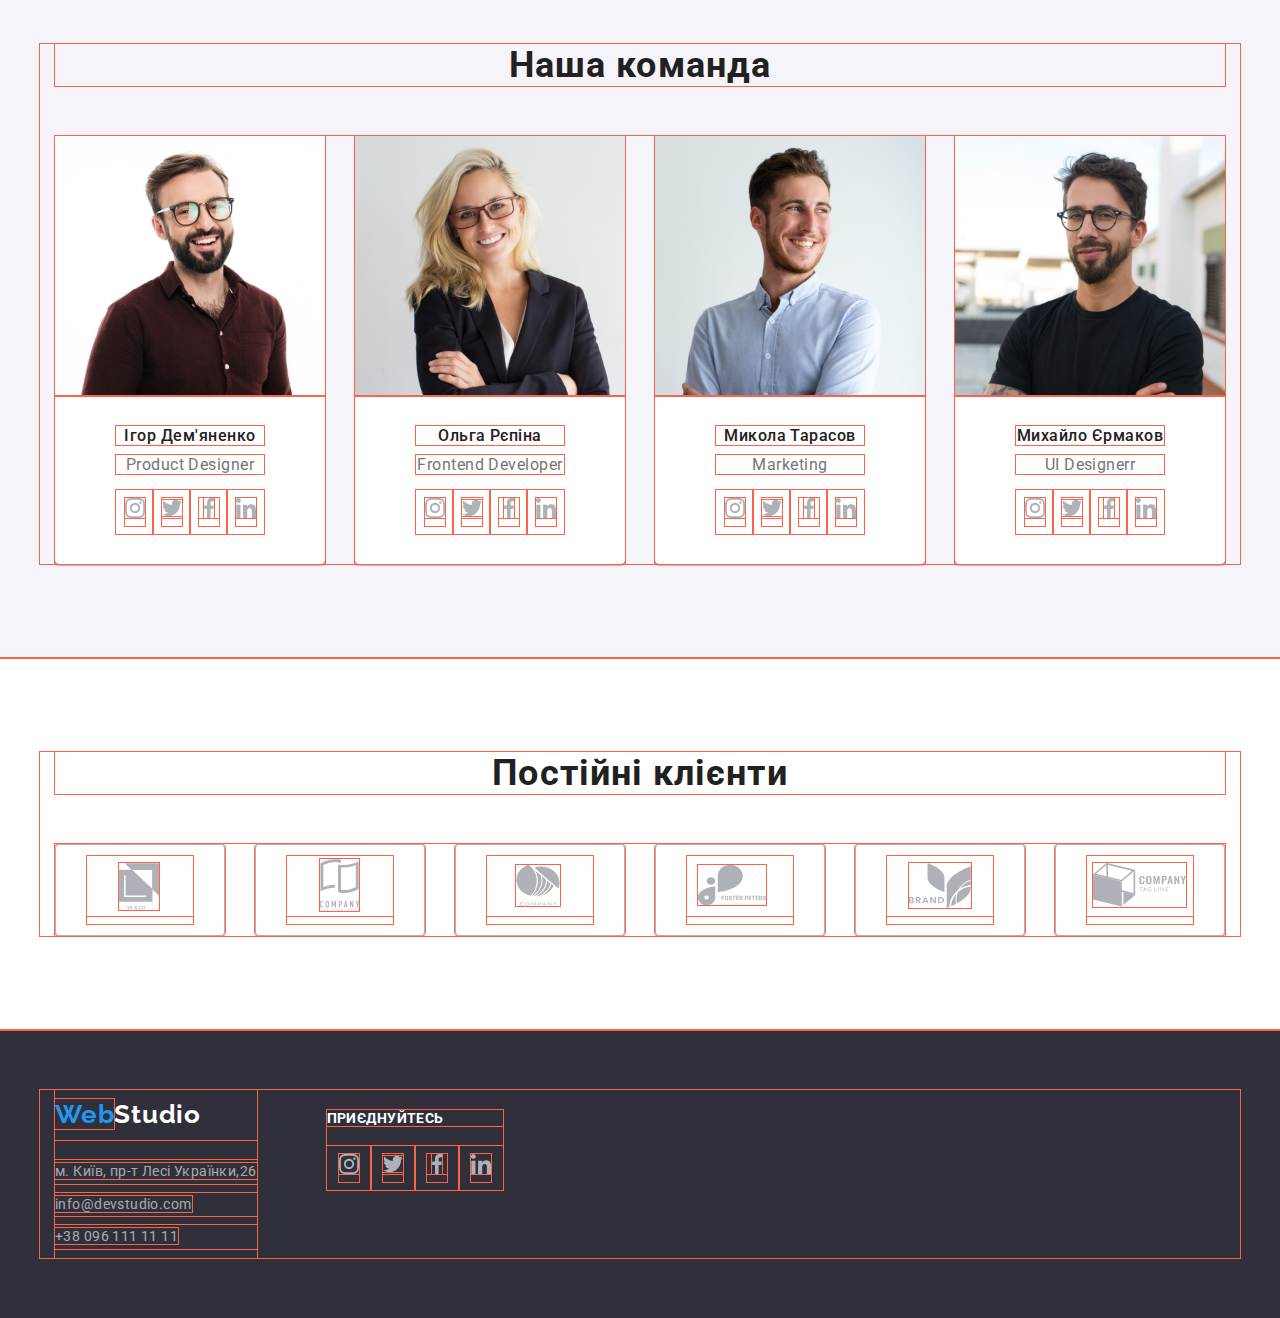
==== commit 4beda1cb: "placement of icons" ====
--- a/index.html
+++ b/index.html
@@ -36,33 +36,16 @@
           <ul class="list-contacts list">
             <li class="item">
               <a class="contacts-link" href="mailto:info@devstudio.com">
-                <svg
-                  class="icon-envelope"
-                  width="16"
-                  height="12"
-                  xmlns="http://www.w3.org/2000/svg"
-                >
-                  <path
-                    d="M14.5 0h-13C.673 0 0 .673 0 1.5v9c0 .827.673 1.5 1.5 1.5h13c.827 0 1.5-.673 1.5-1.5v-9c0-.827-.673-1.5-1.5-1.5Zm0 1c.068 0 .133.014.192.039L8 6.839l-6.692-5.8A.498.498 0 0 1 1.5 1h13Zm0 10h-13a.5.5 0 0 1-.5-.5V2.095l6.672 5.783a.5.5 0 0 0 .656 0L15 2.095V10.5a.5.5 0 0 1-.5.5Z"
-                  />
+                <svg class="icon-envelope" width="16" height="12">
+                  <use href="./img/sprite.svg#icon-envelope"></use>
                 </svg>
                 info@devstudio.com</a
               >
             </li>
             <li class="item">
               <a class="contacts-link" href="tel:+380961111111">
-                <svg
-                  class="icon-smartphone"
-                  width="10"
-                  height="16"
-                  xmlns="http://www.w3.org/2000/svg"
-                >
-                  <path
-                    d="M8.5 0h-7C.673 0 0 .673 0 1.5v13c0 .827.673 1.5 1.5 1.5h7c.827 0 1.5-.673 1.5-1.5v-13C10 .673 9.327 0 8.5 0Zm-7 1h7a.5.5 0 0 1 .5.5V12H1V1.5a.5.5 0 0 1 .5-.5Zm7 14h-7a.5.5 0 0 1-.5-.5V13h8v1.5a.5.5 0 0 1-.5.5Z"
-                  />
-                  <path
-                    d="M2.354 13.739a.445.445 0 0 1 0 .66.525.525 0 0 1-.708 0 .445.445 0 0 1 0-.66.525.525 0 0 1 .708 0Z"
-                  />
+                <svg class="icon-smartphone" width="16" height="12">
+                  <use href="./img/sprite.svg#icon-smartphone"></use>
                 </svg>
                 +38 096 111 11 11</a
               >
@@ -88,18 +71,38 @@
           <h2 class="section-title visually-hidden">Особливості</h2>
           <ul class="features-list list">
             <li class="item-features icon-antenna">
+              <div class="icon-features">
+                <svg class="" width="70" height="70">
+                  <use href="./img/sprite.svg#icon-antenna"></use>
+                </svg>
+              </div>
               <h3 class="title">УВАГА ДО ДЕТАЛЕЙ</h3>
               <p>Ідейні міркування, і навіть початок повсякденної роботи з формування позиції.</p>
             </li>
             <li class="item-features icon-clock">
+              <div class="icon-features">
+                <svg class="" width="70" height="70">
+                  <use href="./img/sprite.svg#icon-clock"></use>
+                </svg>
+              </div>
               <h3 class="title">ПУНКТУАЛЬНІСТЬ</h3>
               <p>Завдання організації, особливо рамки і місце навчання кадрів тягне у себе.</p>
             </li>
             <li class="item-features icon-diagrama">
+              <div class="icon-features">
+                <svg class="" width="70" height="70">
+                  <use href="./img/sprite.svg#icon-diagram"></use>
+                </svg>
+              </div>
               <h3 class="title">ПЛАНУВАННЯ</h3>
               <p>Так само консультація з широким активом значною мірою зумовлює.</p>
             </li>
             <li class="item-features icon-astronaut">
+              <div class="icon-features">
+                <svg class="" width="70" height="70">
+                  <use href="./img/sprite.svg#icon-astronaut"></use>
+                </svg>
+              </div>
               <h3 class="title">СУЧАСНІ ТЕХНОЛОГІЇ</h3>
               <p>Значимість цих проблем настільки очевидна, що реалізація планових завдань.</p>
             </li>
@@ -131,46 +134,207 @@
       <section class="section-team section">
         <div class="container team-conteiner">
           <h2 class="section-title team">Наша команда</h2>
-          <ul class="team-list list">
-            <li class="item-team">
-              <img class="team-img" src="./img/img.jpg" alt="фото Ігор Дем'яненко" width="370" />
-              <div class="conteiner-title">
-                <h3 class="team-title">Ігор Дем'яненко</h3>
-                <p class="team-text">Product Designer</p>
-                <ul class="team-item-social list">
-                  <li class="social-item">
-                    <a href="">
-                      <svg viewBox="0 0 100 100" class="icon shape-codepen">
-                        <use xlink:href="/images/svg-defs.svg#shape-codepen"></use>
-                      </svg>
-                    </a>
-                  </li>
-                  <li class="social-item"><a href=""></a></li>
-                  <li class="social-item"><a href=""></a></li>
-                  <li class="social-item"><a href=""></a></li>
-                </ul>
-              </div>
-            </li>
-            <li class="item-team">
-              <img class="team-img" src="./img/img1.jpg" alt="фото Ольга Рєпіна" width="370" />
-              <div class="conteiner-title">
-                <h3 class="team-title">Ольга Рєпіна</h3>
-                <p class="team-text">Frontend Developer</p>
-              </div>
-            </li>
-            <li class="item-team">
-              <img class="team-img" src="./img/img2.jpg" alt="фото Микола Тарасов" width="370" />
-              <div class="conteiner-title">
-                <h3 class="team-title">Микола Тарасов</h3>
-                <p class="team-text">Marketing</p>
-              </div>
-            </li>
-            <li class="item-team">
-              <img class="team-img" src="./img/img3.jpg" alt="фото Михайло Єрмаков" width="370" />
-              <div class="conteiner-title">
-                <h3 class="team-title">Михайло Єрмаков</h3>
-                <p class="team-text">UI Designerr</p>
-              </div>
+          <div class="team-position">
+            <ul class="team-list list">
+              <li class="item-team">
+                <img class="team-img" src="./img/img.jpg" alt="фото Ігор Дем'яненко" width="370" />
+                <div class="conteiner-title">
+                  <h3 class="team-title">Ігор Дем'яненко</h3>
+                  <p class="team-text">Product Designer</p>
+                  <ul class="team-item-social list">
+                    <li class="social-item">
+                      <a href="">
+                        <svg class="icon-team" width="20" height="20">
+                          <use href="./img/sprite.svg#icon-instagram"></use>
+                        </svg>
+                      </a>
+                    </li>
+                    <li class="social-item">
+                      <a href="">
+                        <svg class="icon-team" width="20" height="20">
+                          <use href="./img/sprite.svg#icon-twitter"></use>
+                        </svg>
+                      </a>
+                    </li>
+                    <li class="social-item">
+                      <a href="">
+                        <svg class="icon-team" width="20" height="20">
+                          <use href="./img/sprite.svg#icon-facebook"></use>
+                        </svg>
+                      </a>
+                    </li>
+                    <li class="social-item">
+                      <a href="">
+                        <svg class="icon-team" width="20" height="20">
+                          <use href="./img/sprite.svg#icon-linkedin"></use>
+                        </svg>
+                      </a>
+                    </li>
+                  </ul>
+                </div>
+              </li>
+              <li class="item-team">
+                <img class="team-img" src="./img/img1.jpg" alt="фото Ольга Рєпіна" width="370" />
+                <div class="conteiner-title">
+                  <h3 class="team-title">Ольга Рєпіна</h3>
+                  <p class="team-text">Frontend Developer</p>
+                  <ul class="team-item-social list">
+                    <li class="social-item">
+                      <a href="">
+                        <svg class="icon-team" width="20" height="20">
+                          <use href="./img/sprite.svg#icon-instagram"></use>
+                        </svg>
+                      </a>
+                    </li>
+                    <li class="social-item">
+                      <a href="">
+                        <svg class="icon-team" width="20" height="20">
+                          <use href="./img/sprite.svg#icon-twitter"></use>
+                        </svg>
+                      </a>
+                    </li>
+                    <li class="social-item">
+                      <a href="">
+                        <svg class="icon-team" width="20" height="20">
+                          <use href="./img/sprite.svg#icon-facebook"></use>
+                        </svg>
+                      </a>
+                    </li>
+                    <li class="social-item">
+                      <a href="">
+                        <svg class="icon-team" width="20" height="20">
+                          <use href="./img/sprite.svg#icon-linkedin"></use>
+                        </svg>
+                      </a>
+                    </li>
+                  </ul>
+                </div>
+              </li>
+              <li class="item-team">
+                <img class="team-img" src="./img/img2.jpg" alt="фото Микола Тарасов" width="370" />
+                <div class="conteiner-title">
+                  <h3 class="team-title">Микола Тарасов</h3>
+                  <p class="team-text">Marketing</p>
+                  <ul class="team-item-social list">
+                    <li class="social-item">
+                      <a href="">
+                        <svg class="icon-team" width="20" height="20">
+                          <use href="./img/sprite.svg#icon-instagram"></use>
+                        </svg>
+                      </a>
+                    </li>
+                    <li class="social-item">
+                      <a href="">
+                        <svg class="icon-team" width="20" height="20">
+                          <use href="./img/sprite.svg#icon-twitter"></use>
+                        </svg>
+                      </a>
+                    </li>
+                    <li class="social-item">
+                      <a href="">
+                        <svg class="icon-team" width="20" height="20">
+                          <use href="./img/sprite.svg#icon-facebook"></use>
+                        </svg>
+                      </a>
+                    </li>
+                    <li class="social-item">
+                      <a href="">
+                        <svg class="icon-team" width="20" height="20">
+                          <use href="./img/sprite.svg#icon-linkedin"></use>
+                        </svg>
+                      </a>
+                    </li>
+                  </ul>
+                </div>
+              </li>
+              <li class="item-team">
+                <img class="team-img" src="./img/img3.jpg" alt="фото Михайло Єрмаков" width="370" />
+                <div class="conteiner-title">
+                  <h3 class="team-title">Михайло Єрмаков</h3>
+                  <p class="team-text">UI Designerr</p>
+                  <ul class="team-item-social list">
+                    <li class="social-item">
+                      <a href="">
+                        <svg class="icon-team" width="20" height="20">
+                          <use href="./img/sprite.svg#icon-instagram"></use>
+                        </svg>
+                      </a>
+                    </li>
+                    <li class="social-item">
+                      <a href="">
+                        <svg class="icon-team" width="20" height="20">
+                          <use href="./img/sprite.svg#icon-twitter"></use>
+                        </svg>
+                      </a>
+                    </li>
+                    <li class="social-item">
+                      <a href="">
+                        <svg class="icon-team" width="20" height="20">
+                          <use href="./img/sprite.svg#icon-facebook"></use>
+                        </svg>
+                      </a>
+                    </li>
+                    <li class="social-item">
+                      <a href="">
+                        <svg class="icon-team" width="20" height="20">
+                          <use href="./img/sprite.svg#icon-linkedin"></use>
+                        </svg>
+                      </a>
+                    </li>
+                  </ul>
+                </div>
+              </li>
+            </ul>
+          </div>
+        </div>
+      </section>
+
+      <!-- Regular customers -->
+      <section class="section">
+        <div class="container">
+          <h2 class="section-title customer">Постійні клієнти</h2>
+          <ul class="customer-list list">
+            <li class="customers-team">
+              <a href="">
+                <svg class="" width="106" height="60">
+                  <use href="./img/spritetwo.svg#icon-logo6"></use>
+                </svg>
+              </a>
+            </li>
+            <li class="customers-team">
+              <a href="">
+                <svg class="" width="106" height="60">
+                  <use href="./img/spritetwo.svg#icon-logo5"></use>
+                </svg>
+              </a>
+            </li>
+            <li class="customers-team">
+              <a href="">
+                <svg class="" width="106" height="60">
+                  <use href="./img/spritetwo.svg#icon-logo4"></use>
+                </svg>
+              </a>
+            </li>
+            <li class="customers-team">
+              <a href="">
+                <svg class="" width="106" height="60">
+                  <use href="./img/spritetwo.svg#icon-logo3"></use>
+                </svg>
+              </a>
+            </li>
+            <li class="customers-team">
+              <a href="">
+                <svg class="" width="106" height="60">
+                  <use href="./img/spritetwo.svg#icon-logo2"></use>
+                </svg>
+              </a>
+            </li>
+            <li class="customers-team">
+              <a href="">
+                <svg class="" width="106" height="60">
+                  <use href="./img/spritetwo.svg#icon-logo1"></use>
+                </svg>
+              </a>
             </li>
           </ul>
         </div>
@@ -178,27 +342,63 @@
     </main>
 
     <footer class="footer">
-      <div class="container">
-        <a class="footer-logo" href="./index.html"> <span class="accent">Web</span>Studio</a>
-        <address class="footer-address">
-          <ul class="address-list list">
-            <li class="item-address">
-              <a
-                class="address-link"
-                href="https://goo.gl/maps/cdmkgBvX4xGakDDQ7"
-                target="_blank"
-                rel="noopener noreferrer nofollow"
-                >м. Київ, пр-т Лесі Українки,26
-              </a>
-            </li>
-            <li class="item-address">
-              <a class="address-link" href="mailto:info@devstudio.com">info@devstudio.com</a>
-            </li>
-            <li class="item-address">
-              <a class="address-link" href="tel:+380961111111">+38 096 111 11 11</a>
+      <div class="container foter-conteiner">
+        <div class="conteiner-address">
+          <a class="footer-logo" href="./index.html"> <span class="accent">Web</span>Studio</a>
+          <address class="footer-address">
+            <ul class="address-list list">
+              <li class="item-address">
+                <a
+                  class="address-link"
+                  href="https://goo.gl/maps/cdmkgBvX4xGakDDQ7"
+                  target="_blank"
+                  rel="noopener noreferrer nofollow"
+                  >м. Київ, пр-т Лесі Українки,26
+                </a>
+              </li>
+              <li class="item-address">
+                <a class="address-link" href="mailto:info@devstudio.com">info@devstudio.com</a>
+              </li>
+              <li class="item-address">
+                <a class="address-link" href="tel:+380961111111">+38 096 111 11 11</a>
+              </li>
+            </ul>
+          </address>
+        </div>
+
+        <div class="icon-footer">
+          <p class="icon-text">приєднуйтесь</p>
+          <ul class="icon-list-footer list">
+            <li class="icon-footer-item">
+              <a href="">
+                <svg class="" width="20" height="20">
+                  <use href="./img/sprite.svg#icon-instagram"></use>
+                </svg>
+              </a>
+            </li>
+            <li class="icon-footer-item">
+              <a href="">
+                <svg class="" width="20" height="20">
+                  <use href="./img/sprite.svg#icon-twitter"></use>
+                </svg>
+              </a>
+            </li>
+            <li class="icon-footer-item">
+              <a href="">
+                <svg class="" width="20" height="20">
+                  <use href="./img/sprite.svg#icon-facebook"></use>
+                </svg>
+              </a>
+            </li>
+            <li class="icon-footer-item">
+              <a href="">
+                <svg class="" width="20" height="20">
+                  <use href="./img/sprite.svg#icon-linkedin"></use>
+                </svg>
+              </a>
             </li>
           </ul>
-        </address>
+        </div>
       </div>
     </footer>
   </body>
--- a/css/styles.css
+++ b/css/styles.css
@@ -24,6 +24,7 @@
   --color-box-shadow: rgba(0, 0, 0, 0.15);
   --color-text-shadow: rgba(0, 0, 0, 0.25);
   --color-footer-link: rgba(255, 255, 255, 0.6);
+  --color-border-customers: #afb1b8;
 }
 
 * {
@@ -266,6 +267,14 @@
   margin-right: 0;
 }
 
+.icon-features {
+  display: flex;
+  align-items: center;
+  justify-content: center;
+  background-color: var(--color-fon-team);
+  margin-bottom: 30px;
+}
+/* 
 .item-features::before {
   content: '';
   display: block;
@@ -290,7 +299,7 @@
 
 .icon-astronaut::before {
   background-image: url(../img/specifics/astronaut.svg);
-}
+} */
 
 .title {
   margin-bottom: 10px;
@@ -332,6 +341,18 @@
 }
 
 /* team */
+.team-item-social {
+  display: flex;
+  margin-top: 16px;
+}
+.social-item {
+  display: flex;
+  justify-content: center;
+  align-items: center;
+  width: 44px;
+  height: 44px;
+}
+
 .team {
   margin-bottom: 50px;
 }
@@ -347,6 +368,7 @@
   border-radius: 0px;
 }
 .conteiner-title {
+  width: 270px;
   padding: 30px 61px;
   text-align: center;
 }
@@ -384,7 +406,64 @@
   color: var(--card-text-color);
 }
 
+/* customer */
+
+.customer {
+  margin-bottom: 50px;
+}
+.customer-list {
+  display: flex;
+  justify-content: space-between;
+}
+.customers-team {
+  width: 170px;
+  height: 92px;
+  align-items: center;
+  justify-content: center;
+  display: flex;
+  border: 1px solid var(--color-border-customers);
+  border-radius: 4px;
+}
+
+/* .customers-team {
+  margin-right: 30px;
+}
+.customers-team:last-child {
+  margin-right: 0;
+} */
+
 /* footer */
+
+.foter-conteiner {
+  display: flex;
+  align-items: baseline;
+}
+
+.conteiner-address {
+  margin-right: 70px;
+}
+.icon-text {
+  margin-bottom: 20px;
+
+  font-weight: 700;
+  font-size: 14px;
+  line-height: 16px;
+  letter-spacing: 0.03em;
+  text-transform: uppercase;
+
+  color: var(--hero-color);
+}
+
+.icon-list-footer {
+  display: flex;
+}
+.icon-footer-item {
+  display: flex;
+  justify-content: center;
+  align-items: center;
+  width: 44px;
+  height: 44px;
+}
 
 .footer {
   padding-top: 60px;
@@ -460,6 +539,9 @@
   width: 370px;
   margin-right: 30px;
   margin-bottom: 30px;
+  border: 1px solid #eeeeee;
+  box-shadow: 0px 1px 1px rgba(0, 0, 0, 0.12), 0px 4px 4px rgba(0, 0, 0, 0.06),
+    1px 4px 6px rgba(0, 0, 0, 0.16);
 }
 
 .item-work:nth-last-child(-n + 3) {
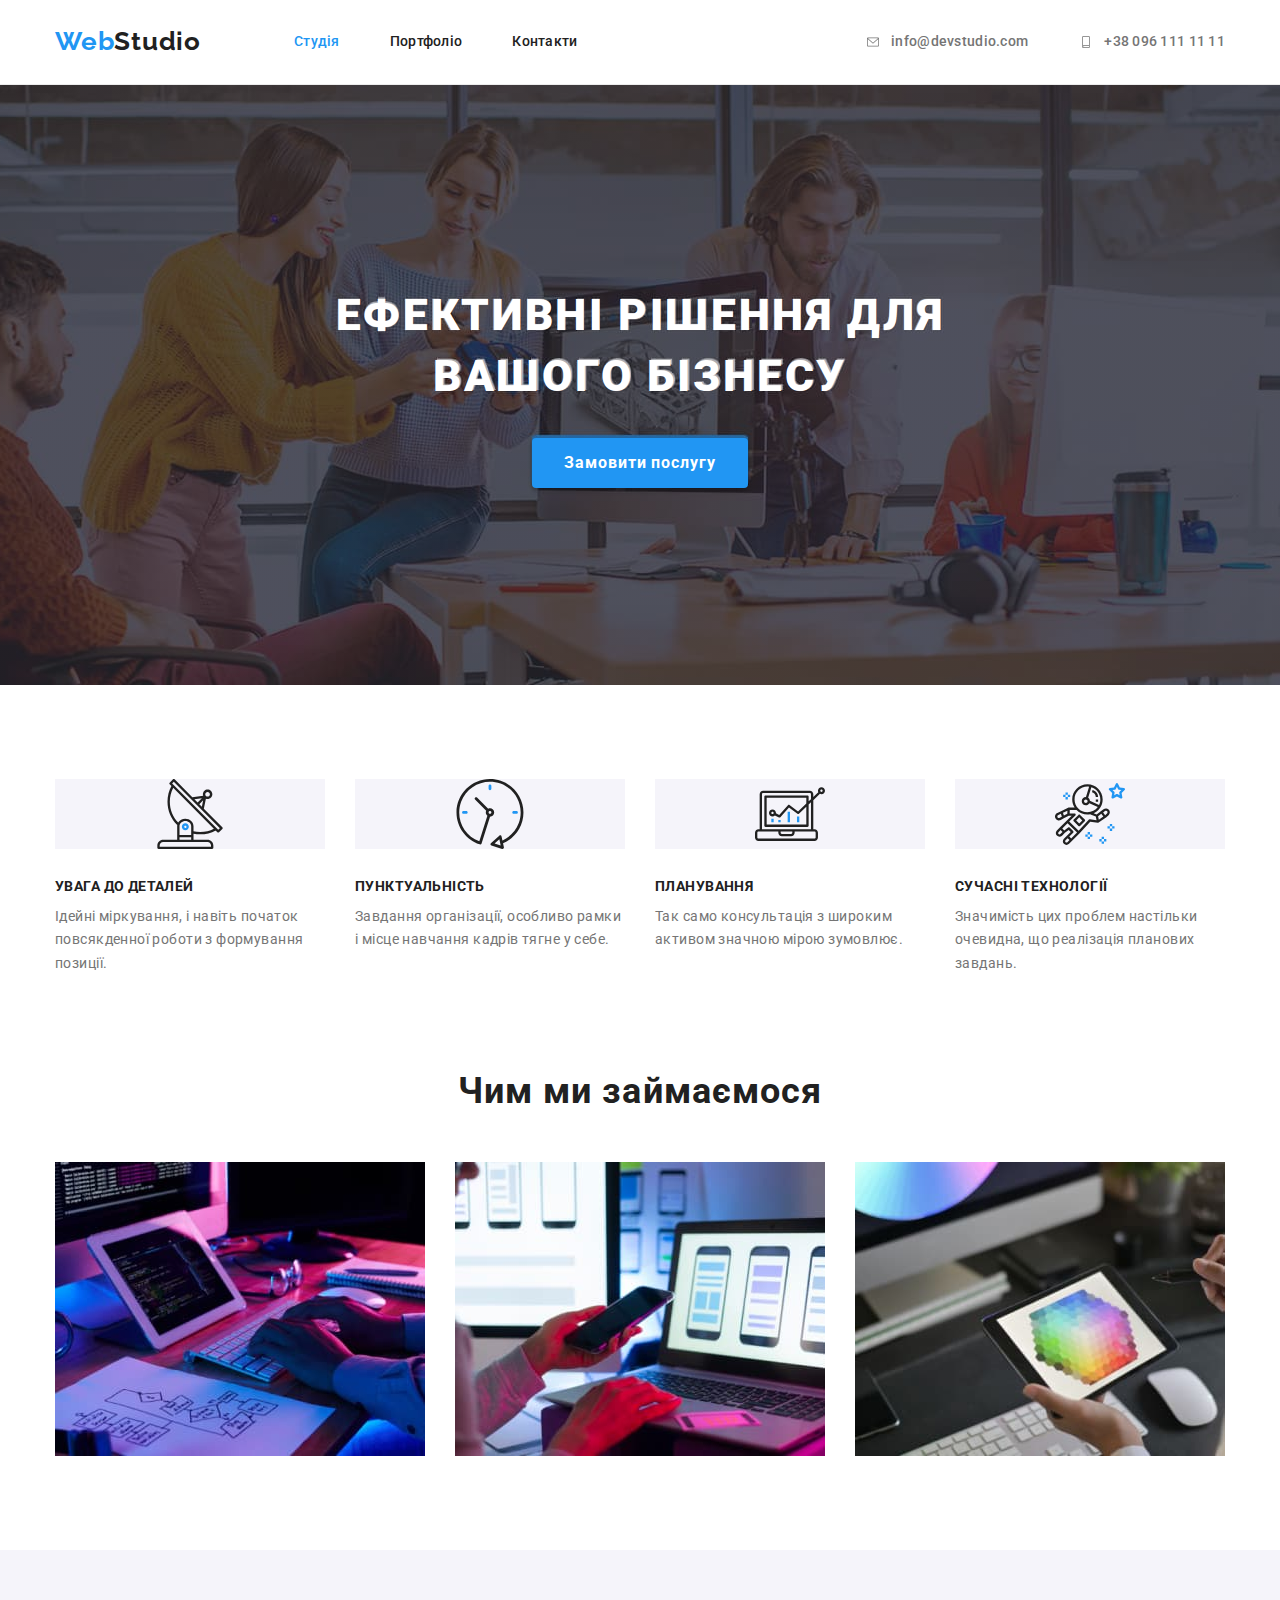
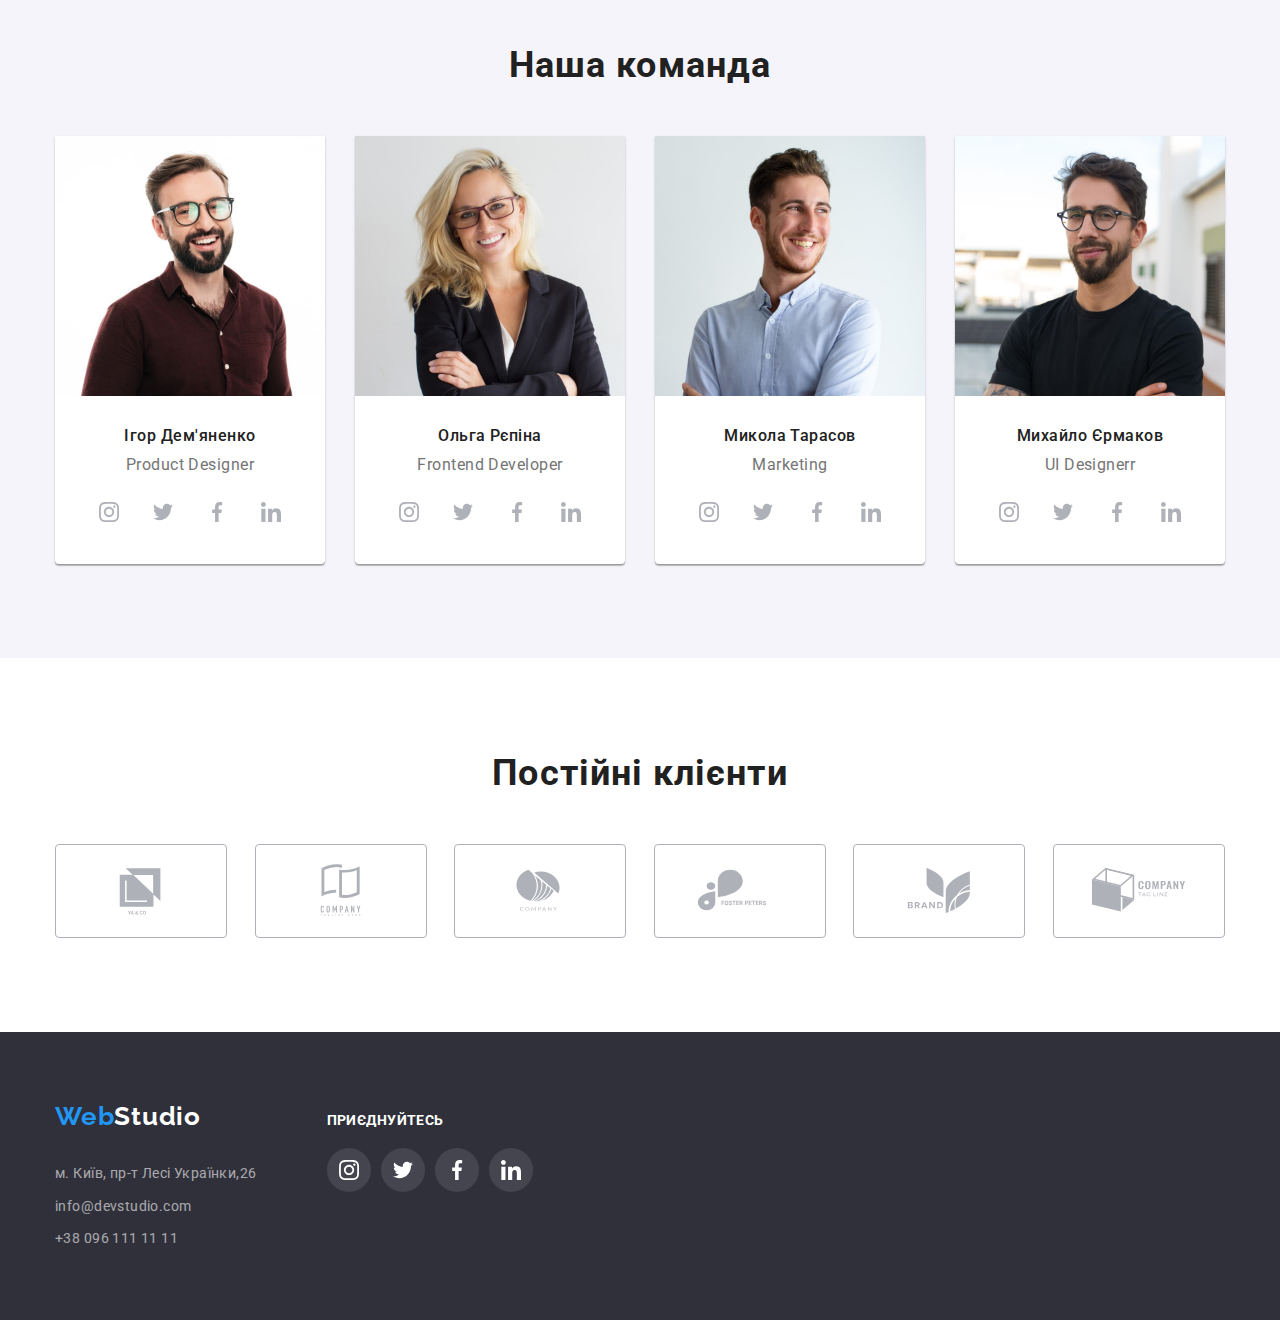
==== commit 87030110: "completion" ====
--- a/index.html
+++ b/index.html
@@ -143,28 +143,28 @@
                   <p class="team-text">Product Designer</p>
                   <ul class="team-item-social list">
                     <li class="social-item">
-                      <a href="">
+                      <a class="icon-link-team" href="">
                         <svg class="icon-team" width="20" height="20">
                           <use href="./img/sprite.svg#icon-instagram"></use>
                         </svg>
                       </a>
                     </li>
                     <li class="social-item">
-                      <a href="">
+                      <a class="icon-link-team" href="">
                         <svg class="icon-team" width="20" height="20">
                           <use href="./img/sprite.svg#icon-twitter"></use>
                         </svg>
                       </a>
                     </li>
                     <li class="social-item">
-                      <a href="">
+                      <a class="icon-link-team" href="">
                         <svg class="icon-team" width="20" height="20">
                           <use href="./img/sprite.svg#icon-facebook"></use>
                         </svg>
                       </a>
                     </li>
                     <li class="social-item">
-                      <a href="">
+                      <a class="icon-link-team" href="">
                         <svg class="icon-team" width="20" height="20">
                           <use href="./img/sprite.svg#icon-linkedin"></use>
                         </svg>
@@ -180,28 +180,28 @@
                   <p class="team-text">Frontend Developer</p>
                   <ul class="team-item-social list">
                     <li class="social-item">
-                      <a href="">
+                      <a class="icon-link-team" href="">
                         <svg class="icon-team" width="20" height="20">
                           <use href="./img/sprite.svg#icon-instagram"></use>
                         </svg>
                       </a>
                     </li>
                     <li class="social-item">
-                      <a href="">
+                      <a class="icon-link-team" href="">
                         <svg class="icon-team" width="20" height="20">
                           <use href="./img/sprite.svg#icon-twitter"></use>
                         </svg>
                       </a>
                     </li>
                     <li class="social-item">
-                      <a href="">
+                      <a class="icon-link-team" href="">
                         <svg class="icon-team" width="20" height="20">
                           <use href="./img/sprite.svg#icon-facebook"></use>
                         </svg>
                       </a>
                     </li>
                     <li class="social-item">
-                      <a href="">
+                      <a class="icon-link-team" href="">
                         <svg class="icon-team" width="20" height="20">
                           <use href="./img/sprite.svg#icon-linkedin"></use>
                         </svg>
@@ -217,28 +217,28 @@
                   <p class="team-text">Marketing</p>
                   <ul class="team-item-social list">
                     <li class="social-item">
-                      <a href="">
+                      <a class="icon-link-team" href="">
                         <svg class="icon-team" width="20" height="20">
                           <use href="./img/sprite.svg#icon-instagram"></use>
                         </svg>
                       </a>
                     </li>
                     <li class="social-item">
-                      <a href="">
+                      <a class="icon-link-team" href="">
                         <svg class="icon-team" width="20" height="20">
                           <use href="./img/sprite.svg#icon-twitter"></use>
                         </svg>
                       </a>
                     </li>
                     <li class="social-item">
-                      <a href="">
+                      <a class="icon-link-team" href="">
                         <svg class="icon-team" width="20" height="20">
                           <use href="./img/sprite.svg#icon-facebook"></use>
                         </svg>
                       </a>
                     </li>
                     <li class="social-item">
-                      <a href="">
+                      <a class="icon-link-team" href="">
                         <svg class="icon-team" width="20" height="20">
                           <use href="./img/sprite.svg#icon-linkedin"></use>
                         </svg>
@@ -254,28 +254,28 @@
                   <p class="team-text">UI Designerr</p>
                   <ul class="team-item-social list">
                     <li class="social-item">
-                      <a href="">
+                      <a class="icon-link-team" href="">
                         <svg class="icon-team" width="20" height="20">
                           <use href="./img/sprite.svg#icon-instagram"></use>
                         </svg>
                       </a>
                     </li>
                     <li class="social-item">
-                      <a href="">
+                      <a class="icon-link-team" href="">
                         <svg class="icon-team" width="20" height="20">
                           <use href="./img/sprite.svg#icon-twitter"></use>
                         </svg>
                       </a>
                     </li>
                     <li class="social-item">
-                      <a href="">
+                      <a class="icon-link-team" href="">
                         <svg class="icon-team" width="20" height="20">
                           <use href="./img/sprite.svg#icon-facebook"></use>
                         </svg>
                       </a>
                     </li>
                     <li class="social-item">
-                      <a href="">
+                      <a class="icon-link-team" href="">
                         <svg class="icon-team" width="20" height="20">
                           <use href="./img/sprite.svg#icon-linkedin"></use>
                         </svg>
@@ -295,42 +295,42 @@
           <h2 class="section-title customer">Постійні клієнти</h2>
           <ul class="customer-list list">
             <li class="customers-team">
-              <a href="">
+              <a class="customers-link" href="">
                 <svg class="" width="106" height="60">
                   <use href="./img/spritetwo.svg#icon-logo6"></use>
                 </svg>
               </a>
             </li>
             <li class="customers-team">
-              <a href="">
+              <a class="customers-link" href="">
                 <svg class="" width="106" height="60">
                   <use href="./img/spritetwo.svg#icon-logo5"></use>
                 </svg>
               </a>
             </li>
             <li class="customers-team">
-              <a href="">
+              <a class="customers-link" href="">
                 <svg class="" width="106" height="60">
                   <use href="./img/spritetwo.svg#icon-logo4"></use>
                 </svg>
               </a>
             </li>
             <li class="customers-team">
-              <a href="">
+              <a class="customers-link" href="">
                 <svg class="" width="106" height="60">
                   <use href="./img/spritetwo.svg#icon-logo3"></use>
                 </svg>
               </a>
             </li>
             <li class="customers-team">
-              <a href="">
+              <a class="customers-link" href="">
                 <svg class="" width="106" height="60">
                   <use href="./img/spritetwo.svg#icon-logo2"></use>
                 </svg>
               </a>
             </li>
             <li class="customers-team">
-              <a href="">
+              <a class="customers-link" href="">
                 <svg class="" width="106" height="60">
                   <use href="./img/spritetwo.svg#icon-logo1"></use>
                 </svg>
@@ -370,28 +370,28 @@
           <p class="icon-text">приєднуйтесь</p>
           <ul class="icon-list-footer list">
             <li class="icon-footer-item">
-              <a href="">
+              <a class="icon-footer-link" href="">
                 <svg class="" width="20" height="20">
                   <use href="./img/sprite.svg#icon-instagram"></use>
                 </svg>
               </a>
             </li>
             <li class="icon-footer-item">
-              <a href="">
+              <a class="icon-footer-link" href="">
                 <svg class="" width="20" height="20">
                   <use href="./img/sprite.svg#icon-twitter"></use>
                 </svg>
               </a>
             </li>
             <li class="icon-footer-item">
-              <a href="">
+              <a class="icon-footer-link" href="">
                 <svg class="" width="20" height="20">
                   <use href="./img/sprite.svg#icon-facebook"></use>
                 </svg>
               </a>
             </li>
             <li class="icon-footer-item">
-              <a href="">
+              <a class="icon-footer-link" href="">
                 <svg class="" width="20" height="20">
                   <use href="./img/sprite.svg#icon-linkedin"></use>
                 </svg>
--- a/css/styles.css
+++ b/css/styles.css
@@ -27,9 +27,9 @@
   --color-border-customers: #afb1b8;
 }
 
-* {
+/* * {
   outline: 1px solid tomato;
-}
+} */
 
 h1,
 h2,
@@ -343,14 +343,28 @@
 /* team */
 .team-item-social {
   display: flex;
+  justify-content: center;
   margin-top: 16px;
 }
 .social-item {
+  display: flex;
+  margin-right: 10px;
+}
+.social-item:last-child {
+  margin-right: 0;
+}
+.icon-link-team {
+  width: 44px;
+  height: 44px;
   display: flex;
   justify-content: center;
   align-items: center;
-  width: 44px;
-  height: 44px;
+  border-radius: 50%;
+  fill: var(--color-border-customers);
+}
+.icon-link-team:hover {
+  fill: var(--hero-color);
+  background-color: var(--link-color);
 }
 
 .team {
@@ -416,13 +430,21 @@
   justify-content: space-between;
 }
 .customers-team {
+  border: 1px solid var(--color-border-customers);
+  border-radius: 4px;
+}
+.customers-link {
   width: 170px;
   height: 92px;
   align-items: center;
   justify-content: center;
   display: flex;
-  border: 1px solid var(--color-border-customers);
-  border-radius: 4px;
+  fill: var(--color-border-customers);
+}
+
+.customers-link:hover {
+  border: 1px solid var(--link-color);
+  fill: var(--link-color);
 }
 
 /* .customers-team {
@@ -458,11 +480,24 @@
   display: flex;
 }
 .icon-footer-item {
+  margin-right: 10px;
+}
+.icon-footer-item:last-child {
+  margin-right: 0;
+}
+.icon-footer-link {
   display: flex;
   justify-content: center;
   align-items: center;
   width: 44px;
   height: 44px;
+  border-radius: 50%;
+  fill: var(--hero-color);
+  background-color: rgba(255, 255, 255, 0.1);
+}
+
+.icon-footer-link:hover {
+  background-color: var(--link-color);
 }
 
 .footer {
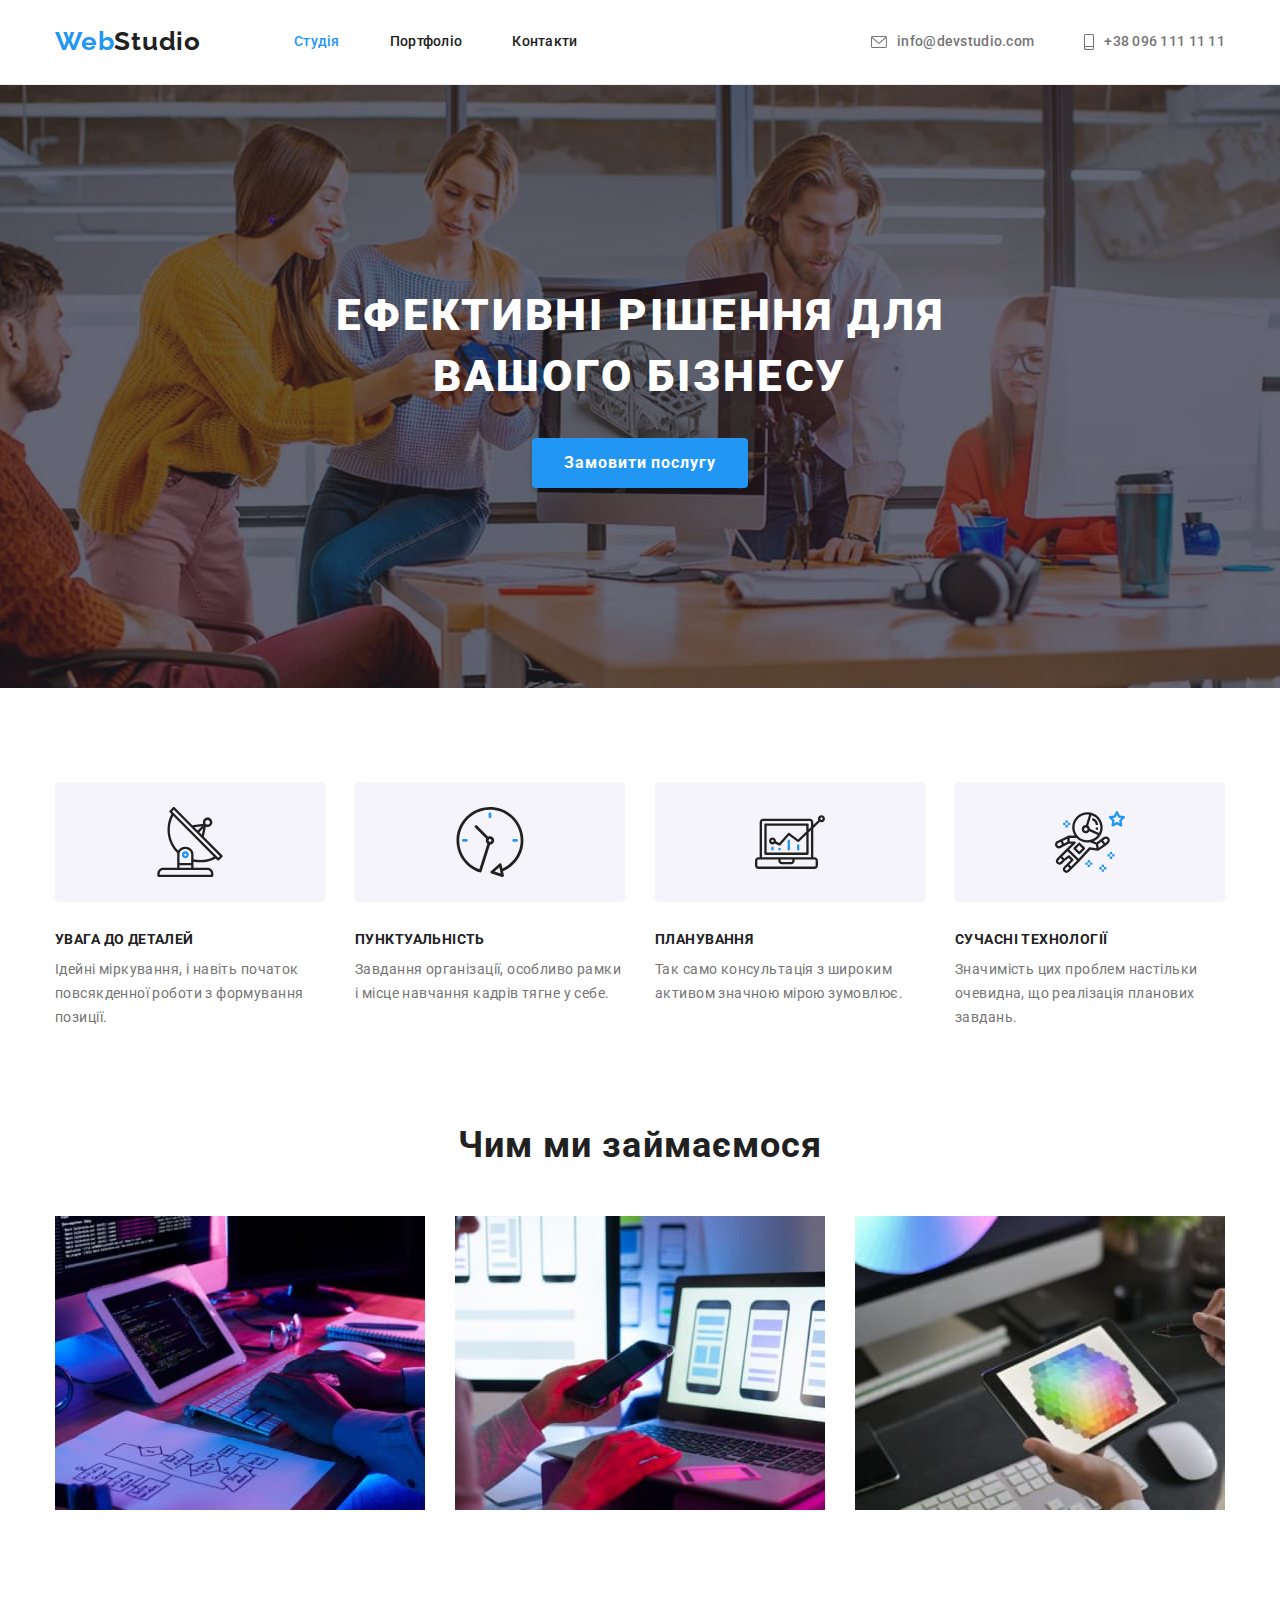
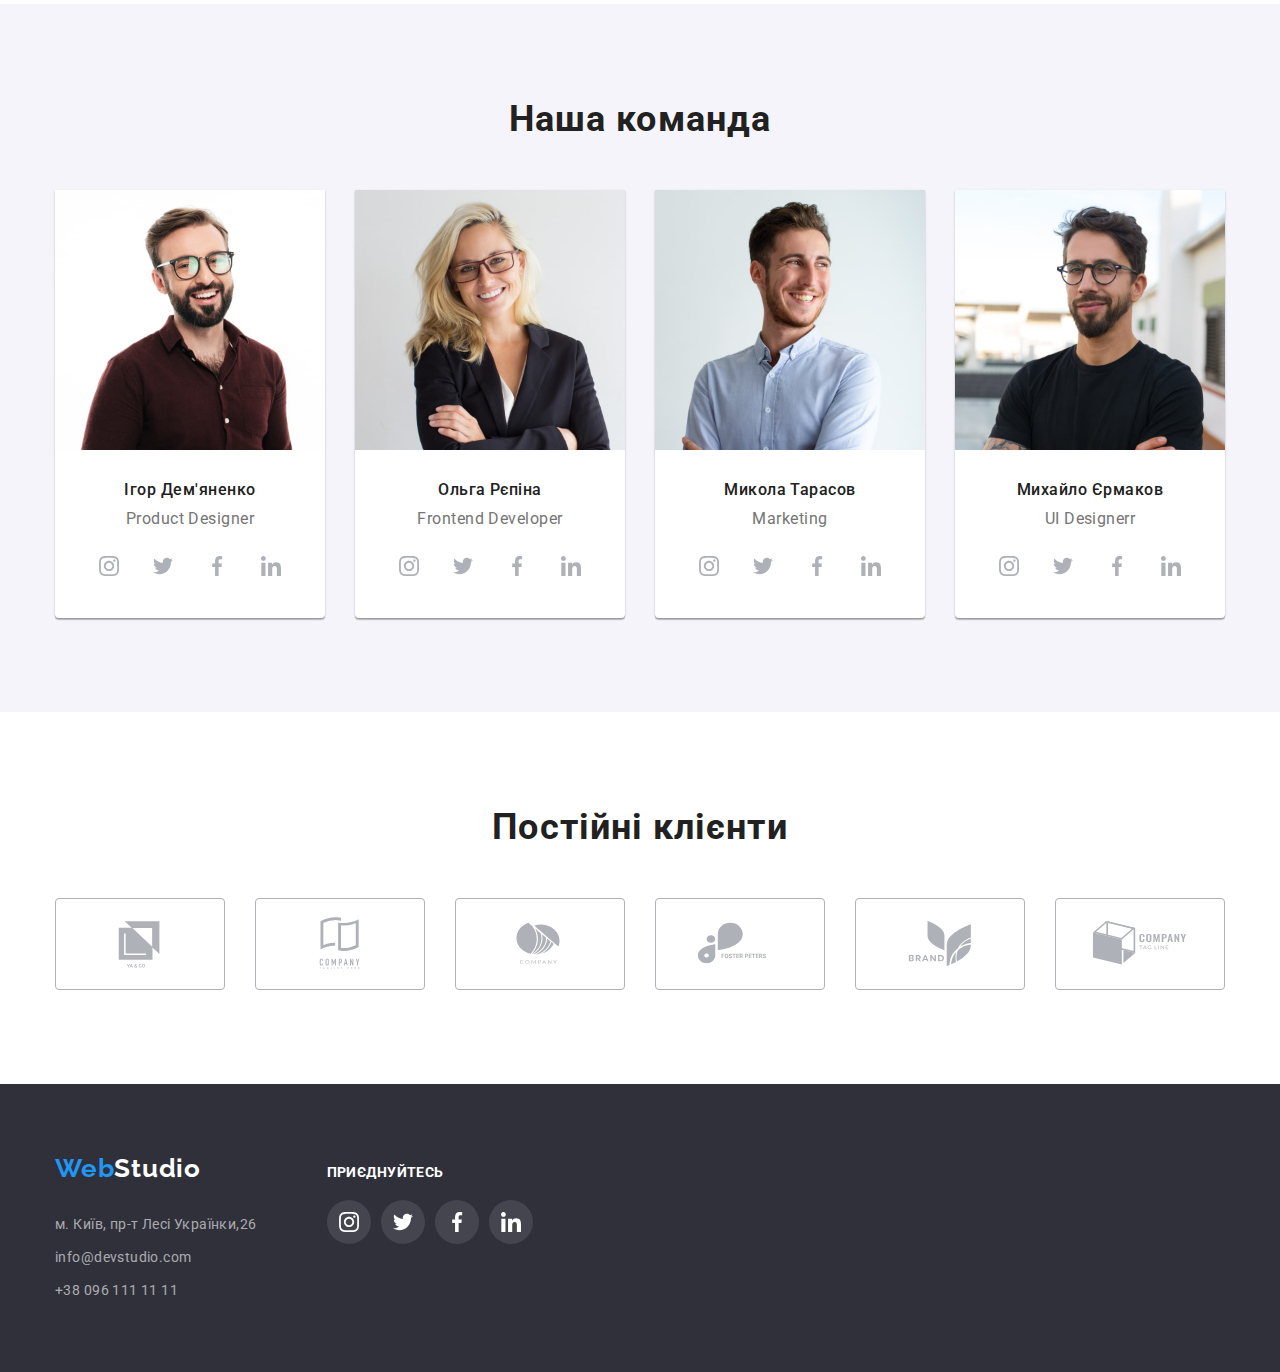
==== commit b8cce204: "making changes" ====
--- a/index.html
+++ b/index.html
@@ -37,15 +37,15 @@
             <li class="item">
               <a class="contacts-link" href="mailto:info@devstudio.com">
                 <svg class="icon-envelope" width="16" height="12">
-                  <use href="./img/sprite.svg#icon-envelope"></use>
+                  <use href="./img/spritethree.svg#icon-envelope"></use>
                 </svg>
                 info@devstudio.com</a
               >
             </li>
             <li class="item">
               <a class="contacts-link" href="tel:+380961111111">
-                <svg class="icon-smartphone" width="16" height="12">
-                  <use href="./img/sprite.svg#icon-smartphone"></use>
+                <svg class="icon-smartphone" width="10" height="16">
+                  <use href="./img/spritethree.svg#icon-smartphone"></use>
                 </svg>
                 +38 096 111 11 11</a
               >
@@ -57,12 +57,10 @@
 
     <main>
       <!--secttion hero-->
-      <div class="overlay">
-        <section class="section-hero">
-          <h1 class="hero-title">Ефективні рішення для вашого бізнесу</h1>
-          <button class="button" type="button">Замовити послугу</button>
-        </section>
-      </div>
+      <section class="section-hero">
+        <h1 class="hero-title">Ефективні рішення для вашого бізнесу</h1>
+        <button class="button" type="button">Замовити послугу</button>
+      </section>
 
       <!--features-->
 
--- a/css/styles.css
+++ b/css/styles.css
@@ -182,7 +182,7 @@
   background-color: var(--footer-color);
 
   max-width: 1600px;
-  height: 600px;
+  min-height: 600px;
   margin-left: auto;
   margin-right: auto;
   background-image: linear-gradient(to right, rgba(47, 48, 58, 0.4), rgba(47, 48, 58, 0.4)),
@@ -214,8 +214,6 @@
   border: none;
   box-shadow: 0px 4px 4px var(--color-box-shadow);
   border-radius: 4px;
-
-  /* text-shadow: 0px 4px 4px var(--color-text-shadow); */
 
   font-family: inherit;
   font-weight: 700;
@@ -231,11 +229,7 @@
 .button:active,
 .button:hover,
 .button:focus {
-  box-shadow: 0px 4px 4px var(--color-box-shadow);
-  border-radius: 4px;
   background-color: var(--color-active);
-  color: var(--hero-color);
-  /* text-shadow: 0px 4px 4px var(--color-text-shadow); */
 }
 
 /* section */
@@ -269,10 +263,13 @@
 
 .icon-features {
   display: flex;
+  width: 270px;
+  height: 120px;
   align-items: center;
   justify-content: center;
   background-color: var(--color-fon-team);
   margin-bottom: 30px;
+  border-radius: 4px;
 }
 /* 
 .item-features::before {
@@ -347,7 +344,6 @@
   margin-top: 16px;
 }
 .social-item {
-  display: flex;
   margin-right: 10px;
 }
 .social-item:last-child {
@@ -362,7 +358,8 @@
   border-radius: 50%;
   fill: var(--color-border-customers);
 }
-.icon-link-team:hover {
+.icon-link-team:hover,
+.icon-link-team:focus {
   fill: var(--hero-color);
   background-color: var(--link-color);
 }
@@ -382,8 +379,8 @@
   border-radius: 0px;
 }
 .conteiner-title {
-  width: 270px;
-  padding: 30px 61px;
+  padding-top: 30px;
+  padding-bottom: 30px;
   text-align: center;
 }
 
@@ -427,22 +424,28 @@
 }
 .customer-list {
   display: flex;
-  justify-content: space-between;
-}
+}
+
 .customers-team {
-  border: 1px solid var(--color-border-customers);
-  border-radius: 4px;
-}
+  margin-right: 30px;
+}
+.customers-team:last-child {
+  margin-right: 0;
+}
+
 .customers-link {
   width: 170px;
   height: 92px;
+  border-radius: 4px;
+  border: 1px solid var(--color-border-customers);
   align-items: center;
   justify-content: center;
   display: flex;
   fill: var(--color-border-customers);
 }
 
-.customers-link:hover {
+.customers-link:hover,
+.customers-link:focus {
   border: 1px solid var(--link-color);
   fill: var(--link-color);
 }
@@ -496,7 +499,8 @@
   background-color: rgba(255, 255, 255, 0.1);
 }
 
-.icon-footer-link:hover {
+.icon-footer-link:hover,
+.icon-footer-link:focus {
   background-color: var(--link-color);
 }
 
@@ -570,13 +574,21 @@
   flex-wrap: wrap;
 }
 
+.work-link {
+  display: block;
+  text-decoration: none;
+}
+.work-link:hover,
+.work-link:focus {
+  box-shadow: 0px 1px 1px rgba(0, 0, 0, 0.12), 0px 4px 4px rgba(0, 0, 0, 0.06),
+    1px 4px 6px rgba(0, 0, 0, 0.16);
+}
+
 .item-work {
   width: 370px;
   margin-right: 30px;
   margin-bottom: 30px;
-  border: 1px solid #eeeeee;
-  box-shadow: 0px 1px 1px rgba(0, 0, 0, 0.12), 0px 4px 4px rgba(0, 0, 0, 0.06),
-    1px 4px 6px rgba(0, 0, 0, 0.16);
+  border: 1px solid var(--color-border);
 }
 
 .item-work:nth-last-child(-n + 3) {
@@ -639,6 +651,9 @@
 
 .work-img {
   display: block;
+  height: auto;
+  max-width: 100%;
+  border-radius: 0px;
 }
 .title-text {
   border-right: 1px solid var(--color-border);
